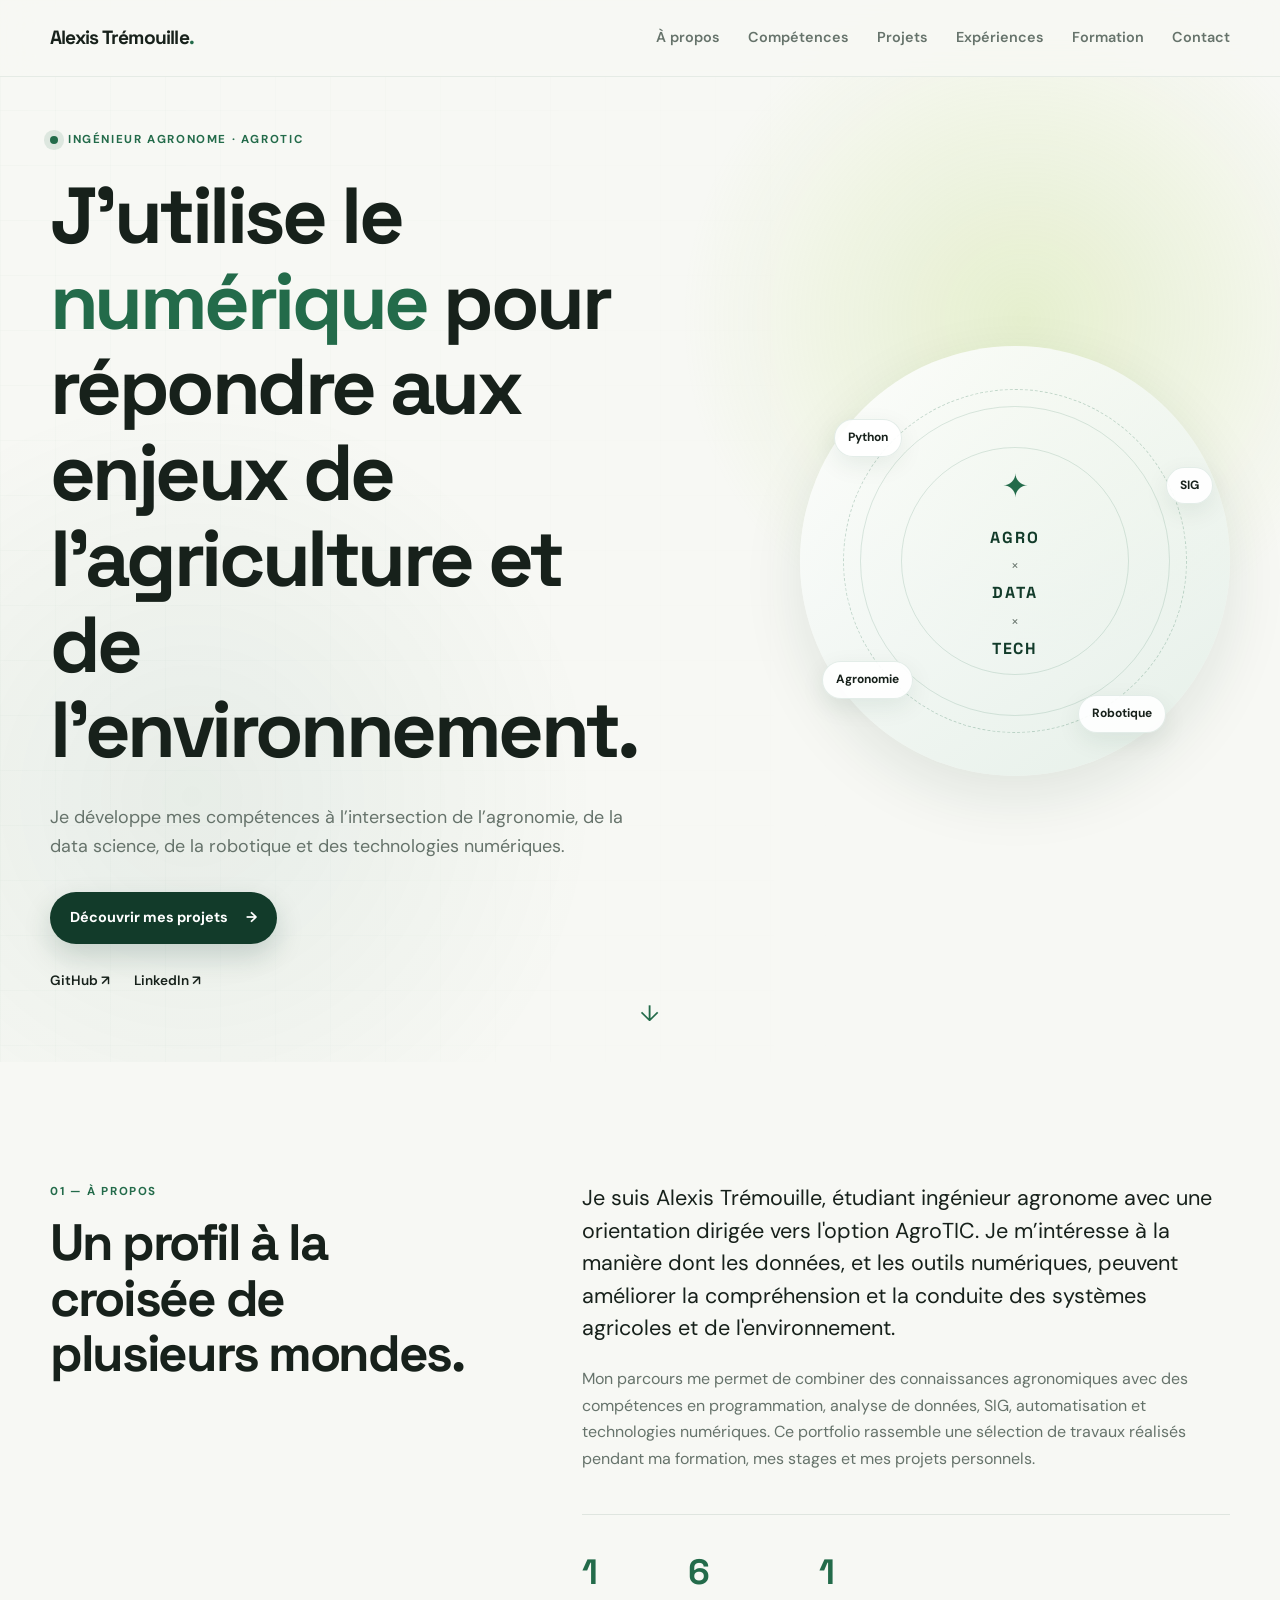
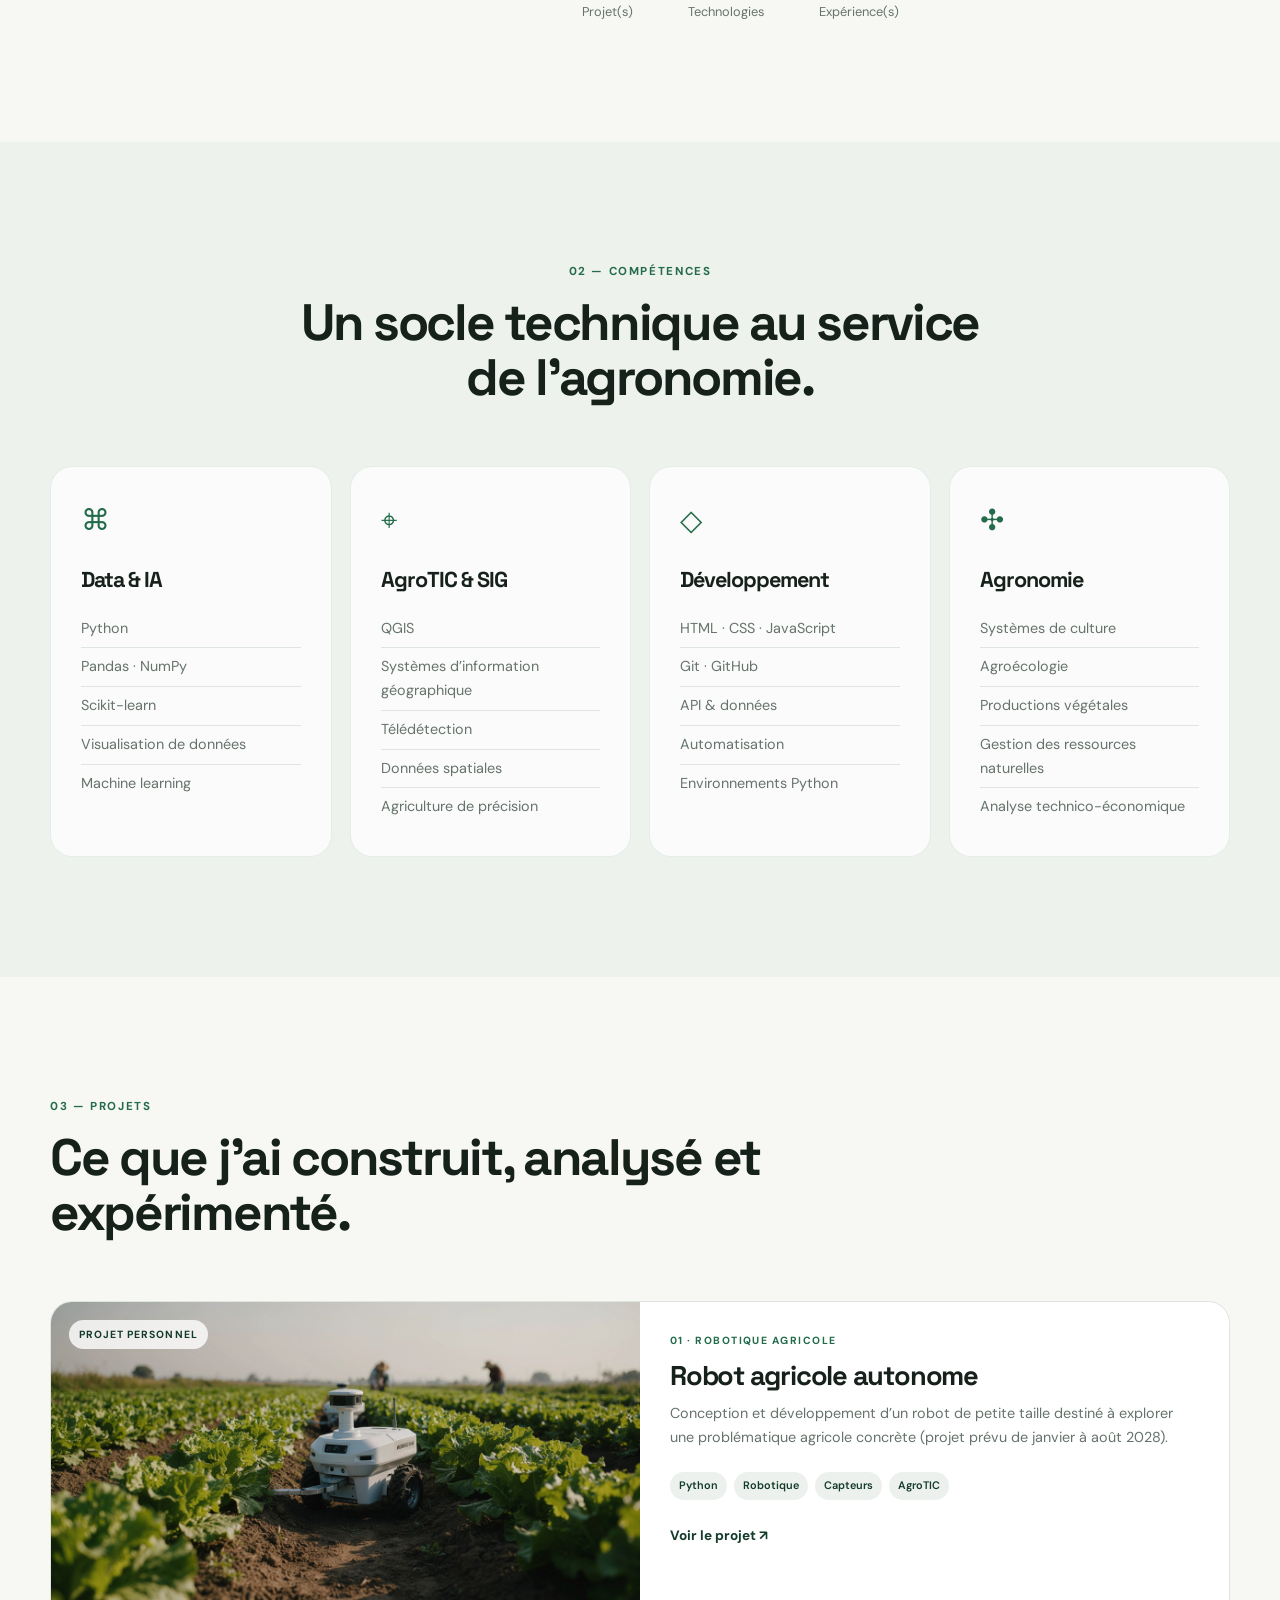
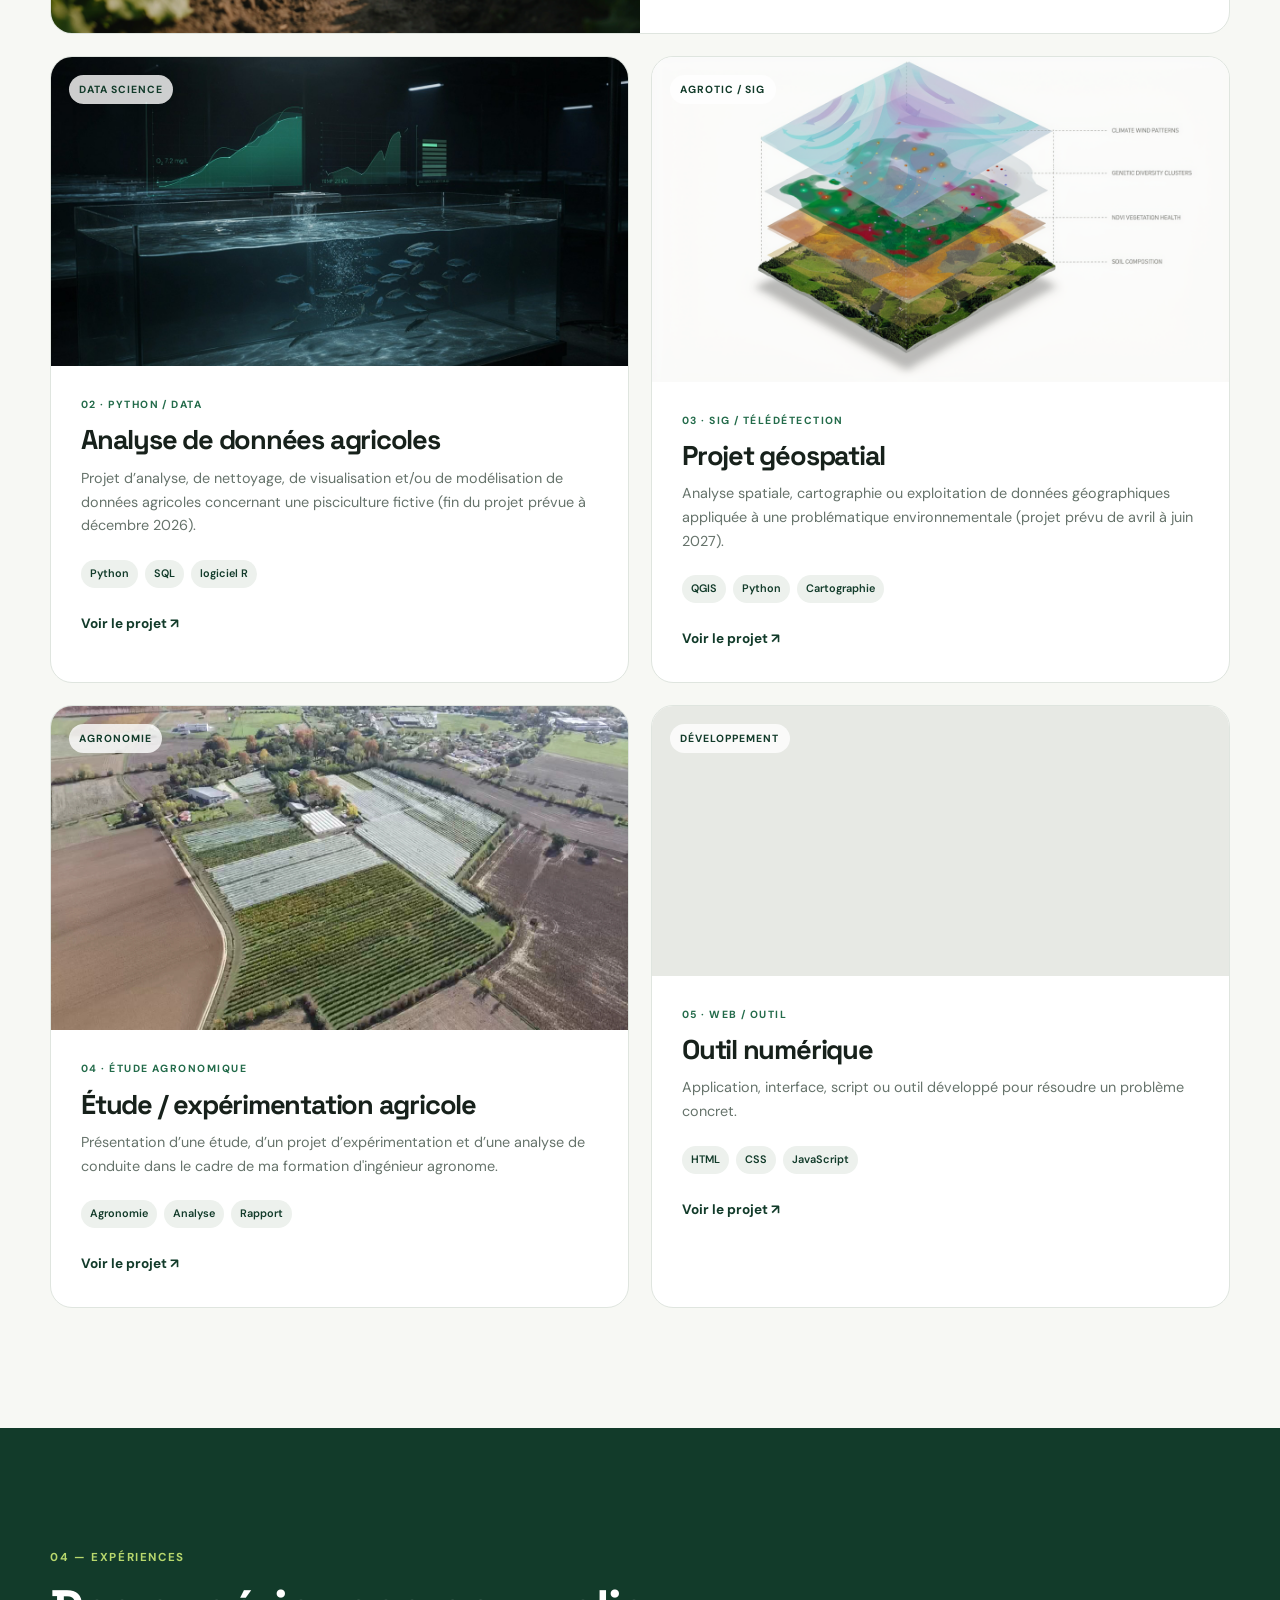
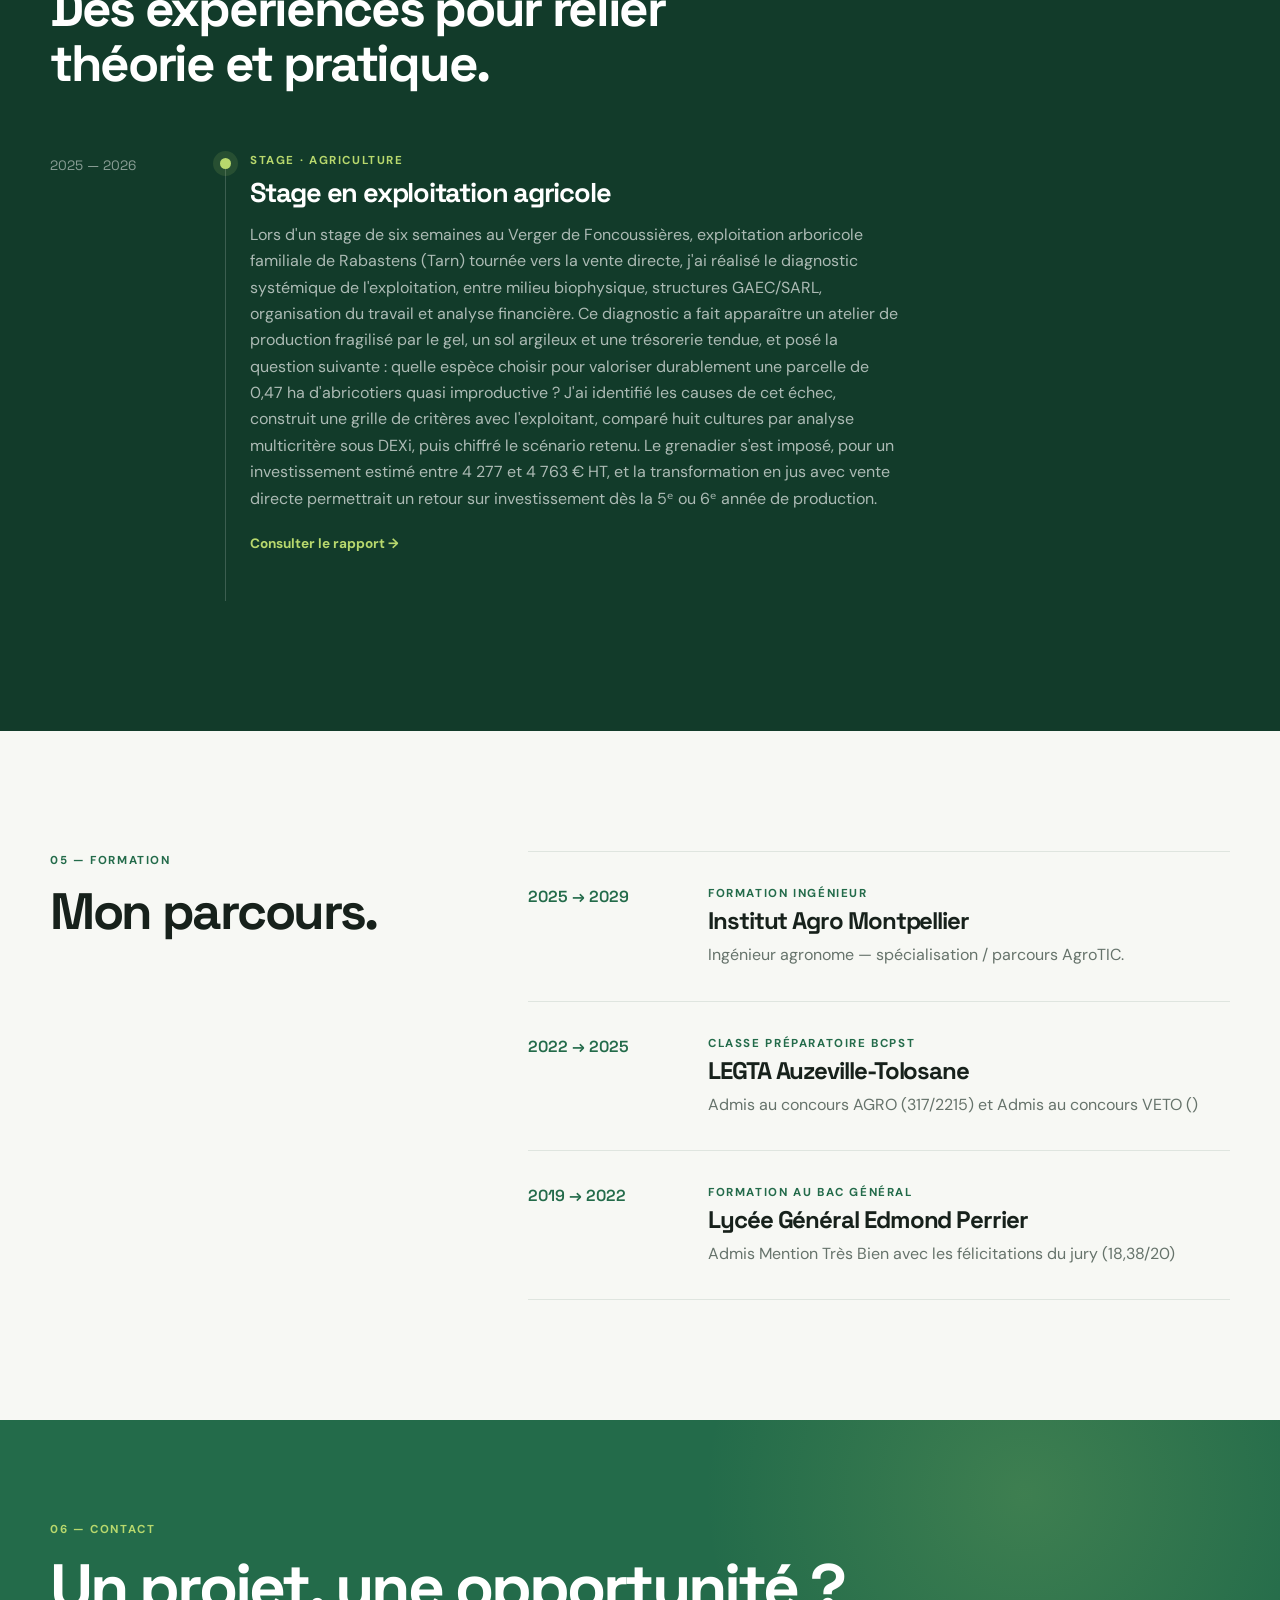
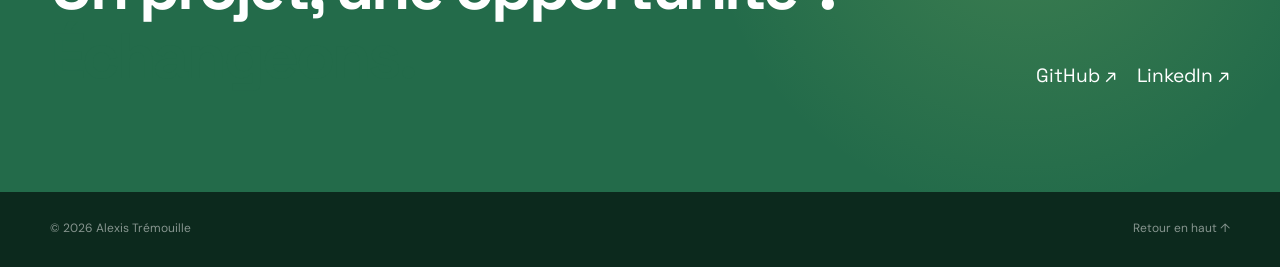
==== index.html @ 30e41220 "Add files via upload" ====
<!DOCTYPE html>
<html lang="fr">
<head>
  <meta charset="UTF-8">
  <meta name="viewport" content="width=device-width, initial-scale=1.0">
  <meta name="description" content="Portfolio professionnel d'Alexis Trémouille — Ingénieur agronome, AgroTIC, data et numérique agricole.">
  <meta name="author" content="Alexis Trémouille">
  <title>Alexis Trémouille — Portfolio</title>

  <!-- Police Google : aucune installation nécessaire -->
  <link rel="preconnect" href="https://fonts.googleapis.com">
  <link rel="preconnect" href="https://fonts.gstatic.com" crossorigin>
  <link href="https://fonts.googleapis.com/css2?family=DM+Sans:wght@400;500;600;700&family=Space+Grotesk:wght@500;600;700&display=swap" rel="stylesheet">

  <link rel="stylesheet" href="css/style.css">
</head>

<body id="top">
  <header class="site-header" id="top">
    <nav class="nav container" aria-label="Navigation principale">
      <a class="brand" href="#top">Alexis Trémouille<span>.</span></a>

      <button class="nav-toggle" aria-label="Ouvrir le menu" aria-expanded="false">
        <span></span><span></span><span></span>
      </button>

      <div class="nav-links">
        <a href="#about">À propos</a>
        <a href="#skills">Compétences</a>
        <a href="#projects">Projets</a>
        <a href="#experience">Expériences</a>
        <a href="#education">Formation</a>
        <a href="#contact">Contact</a>
      </div>
    </nav>
  </header>

  <main>
    <!-- ==================== HERO ==================== -->
    <section class="hero">
      <div class="hero-grid"></div>
      <div class="container hero-content">
        <div class="hero-copy">
          <p class="eyebrow"><span class="pulse"></span> INGÉNIEUR AGRONOME · AGROTIC</p>

          
          <h1>J’utilise le <span>numérique</span> pour répondre aux enjeux de l’agriculture et de l'environnement.</h1>

          
          <p class="hero-text">
            Je développe mes compétences à l’intersection de l’agronomie,
            de la data science, de la robotique et des technologies numériques.
          </p>

          <div class="hero-actions">
            <a class="btn btn-primary" href="#projects">Découvrir mes projets <span>→</span></a>
            
          </div>

          <div class="hero-links">
            <a href="https://github.com/Alexis-tech19" target="_blank" rel="noopener">GitHub ↗</a>
            <a href="https://www.linkedin.com/in/alexis-trémouille-14aa28441/" target="_blank" rel="noopener">LinkedIn ↗</a>
          </div>
        </div>

        <div class="hero-card">
          <div class="orbit orbit-one"></div>
          <div class="orbit orbit-two"></div>
          <div class="hero-card-center">
            <span class="hero-symbol">✦</span>
            <strong>AGRO</strong>
            <span>×</span>
            <strong>DATA</strong>
            <span>×</span>
            <strong>TECH</strong>
          </div>
          <div class="floating-tag tag-one">Python</div>
          <div class="floating-tag tag-two">SIG</div>
          <div class="floating-tag tag-three">Agronomie</div>
          <div class="floating-tag tag-four">Robotique</div>
        </div>
      </div>
      <a class="scroll-cue" href="#about" aria-label="Descendre">↓</a>
    </section>

    <!-- ==================== ABOUT ==================== -->
    <section class="section" id="about">
      <div class="container about-grid">
        <div class="section-heading">
          <p class="section-kicker">01 — À PROPOS</p>
          <h2>Un profil à la croisée de plusieurs mondes.</h2>
        </div>

        <div class="about-content">
          
          <p class="lead">
            Je suis Alexis Trémouille, étudiant ingénieur agronome avec une orientation dirigée
            vers l'option AgroTIC. Je m’intéresse à la manière dont les données, et les outils
            numériques, peuvent améliorer la compréhension et la conduite des systèmes agricoles et
            de l'environnement.
          </p>

          
          <p>
            Mon parcours me permet de combiner des connaissances agronomiques
            avec des compétences en programmation, analyse de données, SIG,
            automatisation et technologies numériques. Ce portfolio rassemble
            une sélection de travaux réalisés pendant ma formation, mes stages
            et mes projets personnels.
          </p>

          <div class="stats">
            <div class="stat">
              <strong>1</strong>
              <span>Projet(s)</span>
            </div>
            <div class="stat">
              <strong>6</strong>
              <span>Technologies</span>
            </div>
            <div class="stat">
              <strong>1</strong>
              <span>Expérience(s)</span>
            </div>
          </div>
        </div>
      </div>
    </section>

    <!-- ==================== SKILLS ==================== -->
    <section class="section section-alt" id="skills">
      <div class="container">
        <div class="section-heading centered">
          <p class="section-kicker">02 — COMPÉTENCES</p>
          <h2>Un socle technique au service de l’agronomie.</h2>
          <p></p>
        </div>

        <div class="skills-grid">
          <article class="skill-card">
            <div class="skill-icon">⌘</div>
            <h3>Data & IA</h3>
            <ul>
              <li>Python</li>
              <li>Pandas · NumPy</li>
              <li>Scikit-learn</li>
              <li>Visualisation de données</li>
              <li>Machine learning</li>
            </ul>
          </article>

          <article class="skill-card">
            <div class="skill-icon">⌖</div>
            <h3>AgroTIC & SIG</h3>
            <ul>
              <li>QGIS</li>
              <li>Systèmes d’information géographique</li>
              <li>Télédétection</li>
              <li>Données spatiales</li>
              <li>Agriculture de précision</li>
            </ul>
          </article>

          <article class="skill-card">
            <div class="skill-icon">◇</div>
            <h3>Développement</h3>
            <ul>
              <li>HTML · CSS · JavaScript</li>
              <li>Git · GitHub</li>
              <li>API & données</li>
              <li>Automatisation</li>
              <li>Environnements Python</li>
            </ul>
          </article>

          <article class="skill-card">
            <div class="skill-icon">✣</div>
            <h3>Agronomie</h3>
            <ul>
              <li>Systèmes de culture</li>
              <li>Agroécologie</li>
              <li>Productions végétales</li>
              <li>Gestion des ressources naturelles</li>
              <li>Analyse technico-économique</li>
            </ul>
          </article>
        </div>
      </div>
    </section>

    <!-- ==================== PROJECTS ==================== -->
    <section class="section" id="projects">
      <div class="container">
        <div class="section-heading">
          <p class="section-kicker">03 — PROJETS</p>
          <h2>Ce que j’ai construit, analysé et expérimenté.</h2>
          <p></p>
        </div>

        <div class="projects-grid">
          <!-- PROJET 1 -->
          <article class="project-card project-featured">
            <div class="project-image image-robot">
              <span>PROJET PERSONNEL</span>
              <img src="assets/images/robot.png" alt="Le petit robot" width="100%" loading="lazy">
            </div>
            <div class="project-body">
              <div class="project-meta">01 · ROBOTIQUE AGRICOLE</div>
              <h3>Robot agricole autonome</h3>
              <p>
                Conception et développement d’un robot de petite taille destiné
                à explorer une problématique agricole concrète (projet prévu de janvier à août 2028).
              </p>
              <div class="tags">
                <span>Python</span><span>Robotique</span><span>Capteurs</span><span>AgroTIC</span>
              </div>
              <a class="project-link" href="#" target="_blank" rel="noopener">Voir le projet <span>↗</span></a>
            </div>
          </article>

          <!-- PROJET 2 -->
          <article class="project-card">
            <div class="project-image image-data">
              <span>DATA SCIENCE</span>
              <img src="assets/images/pisciculture.jpg" alt="Pisciculture" width="100%" loading="lazy">
            </div>
            <div class="project-body">
              <div class="project-meta">02 · PYTHON / DATA</div>
              <h3>Analyse de données agricoles</h3>
              <p>
                Projet d’analyse, de nettoyage, de visualisation et/ou de
                modélisation de données agricoles concernant une pisciculture fictive (fin du projet prévue à décembre 2026).
              </p>
              <div class="tags">
                <span>Python</span><span>SQL</span><span>logiciel R</span>
              </div>
              <a class="project-link" href="#" target="_blank" rel="noopener">Voir le projet <span>↗</span></a>
            </div>
          </article>

          <!-- PROJET 3 -->
          <article class="project-card">
            <div class="project-image image-gis">
              <span>AGROTIC / SIG</span>
              <img src="assets/images/SIG.png" alt="Géospatial" width="100%" loading="lazy">
            </div>
            <div class="project-body">
              <div class="project-meta">03 · SIG / TÉLÉDÉTECTION</div>
              <h3>Projet géospatial</h3>
              <p>
                Analyse spatiale, cartographie ou exploitation de données
                géographiques appliquée à une problématique environnementale (projet prévu de avril à juin 2027).
              </p>
              <div class="tags">
                <span>QGIS</span><span>Python</span><span>Cartographie</span>
              </div>
              <a class="project-link" href="#" target="_blank" rel="noopener">Voir le projet <span>↗</span></a>
            </div>
          </article>

          <!-- PROJET 4 -->
          <article class="project-card">
            <div class="project-image image-agri">
              <span>AGRONOMIE</span>
              <img src="assets/images/vue-du-ciel.jpg" alt="Vue aérienne du Verger de Foncoussières à Rabastens" width="100%" loading="lazy">
            </div>
            <div class="project-body">
              <div class="project-meta">04 · ÉTUDE AGRONOMIQUE</div>
              <h3>Étude / expérimentation agricole</h3>
              <p>
                Présentation d’une étude, d’un projet d’expérimentation et
                d’une analyse de conduite dans le cadre de ma formation d'ingénieur agronome.
              </p>
              <div class="tags">
                <span>Agronomie</span><span>Analyse</span><span>Rapport</span>
              </div>
              <a class="project-link" href="assets/documents/rapport-foncoussieres.html" target="_blank" rel="noopener">Voir le projet <span>↗</span></a>
            </div>
          </article>

          <!-- PROJET 5 -->
          <article class="project-card">
            <div class="project-image image-web">
              <span>DÉVELOPPEMENT</span>
              <img src="assets/images/" alt="" width="100%" loading="lazy">
            </div>
            <div class="project-body">
              <div class="project-meta">05 · WEB / OUTIL</div>
              <h3>Outil numérique</h3>
              <p>
                Application, interface, script ou outil développé pour résoudre
                un problème concret.
              </p>
              <div class="tags">
                <span>HTML</span><span>CSS</span><span>JavaScript</span>
              </div>
              <a class="project-link" href="#" target="_blank" rel="noopener">Voir le projet <span>↗</span></a>
            </div>
          </article>

          <!-- PROJET 6 
          <article class="project-card">
            <div class="project-image image-other">
              <span>AUTRE PROJET</span>
              <div class="project-visual">+</div>
            </div>
            <div class="project-body">
              <div class="project-meta">06 · À COMPLÉTER</div>
              <h3>Prochain projet</h3>
              <p>
                Ajouter une autre réalisation pertinente au profil.
              </p>
              <div class="tags">
                <span>Compétence</span><span>Technologie</span>
              </div>
              <a class="project-link" href="#" target="_blank" rel="noopener">Voir le projet <span>↗</span></a>
            </div>
          </article>-->
        </div>
      </div>
    </section>

    <!-- ==================== EXPERIENCE ==================== -->
    <section class="section section-dark" id="experience">
      <div class="container">
        <div class="section-heading">
          <p class="section-kicker">04 — EXPÉRIENCES</p>
          <h2>Des expériences pour relier théorie et pratique.</h2>
        </div>

        <div class="timeline">
          <!-- EXPÉRIENCE 1 -->
          <article class="timeline-item">
            <div class="timeline-date">2025 — 2026</div>
            <div class="timeline-marker"></div>
            <div class="timeline-content">
              <p class="timeline-type">STAGE · AGRICULTURE</p>
              <h3>Stage en exploitation agricole</h3>
              <p>
                Lors d'un stage de six semaines au Verger de Foncoussières, exploitation arboricole familiale de Rabastens (Tarn) tournée vers la vente directe, j'ai réalisé le diagnostic systémique de l'exploitation, entre milieu biophysique, structures GAEC/SARL, organisation du travail et analyse financière. Ce diagnostic a fait apparaître un atelier de production fragilisé par le gel, un sol argileux et une trésorerie tendue, et posé la question suivante : quelle espèce choisir pour valoriser durablement une parcelle de 0,47 ha d'abricotiers quasi improductive ? J'ai identifié les causes de cet échec, construit une grille de critères avec l'exploitant, comparé huit cultures par analyse multicritère sous DEXi, puis chiffré le scénario retenu. Le grenadier s'est imposé, pour un investissement estimé entre 4 277 et 4 763 € HT, et la transformation en jus avec vente directe permettrait un retour sur investissement dès la 5ᵉ ou 6ᵉ année de production.
              </p>
              <a href="assets/documents/Rapport_1A_Tremouille_Alexis.pdf" target="_blank" rel="noopener" class="text-link">Consulter le rapport →</a>
            </div>
          </article>

          <!-- EXPÉRIENCE 2 
          <article class="timeline-item">
            <div class="timeline-date">20XX — 20XX</div>
            <div class="timeline-marker"></div>
            <div class="timeline-content">
              <p class="timeline-type">STAGE · À COMPLÉTER</p>
              <h3>Nom de l’expérience</h3>
              <p>
                Contexte, responsabilités, les outils
                utilisés et les principaux enseignements.
              </p>
              <a href="#" class="text-link">En savoir plus →</a>
            </div>
          </article>-->
        </div>
      </div>
    </section>

    <!-- ==================== EDUCATION ==================== -->
    <section class="section" id="education">
      <div class="container education-grid">
        <div class="section-heading">
          <p class="section-kicker">05 — FORMATION</p>
          <h2>Mon parcours.</h2>
        </div>

        <div class="education-list">
          <article class="education-item">
            <div class="education-year">2025 → 2029</div>
            <div>
              <p class="education-type">FORMATION INGÉNIEUR</p>
              <h3>Institut Agro Montpellier</h3>
              <p>
                Ingénieur agronome — spécialisation / parcours AgroTIC.
              </p>
            </div>
          </article>

          <article class="education-item">
            <div class="education-year">2022 → 2025</div>
            <div>
              <p class="education-type">CLASSE PRÉPARATOIRE BCPST</p>
              <h3>LEGTA Auzeville-Tolosane</h3>
              <p>Admis au concours AGRO (317/2215) et Admis au concours VETO () </p>
            </div>
          </article>

          <article class="education-item">
            <div class="education-year">2019 → 2022</div>
            <div>
              <p class="education-type">FORMATION AU BAC GÉNÉRAL</p>
              <h3>Lycée Général Edmond Perrier</h3>
              <p>Admis Mention Très Bien avec les félicitations du jury (18,38/20)  </p>
            </div>
          </article>
        </div>
      </div>
    </section>

    <!-- ==================== CONTACT ==================== -->
    <section class="contact-section" id="contact">
      <div class="container contact-inner">
        <div>
          <p class="section-kicker">06 — CONTACT</p>
          <h2>Un projet, une opportunité ?<br><span>Échangeons.</span></h2>
        </div>

        <div class="contact-socials">
          <a class="contact-socials-bas" href="https://github.com/Alexis-tech19/" target="_blank" rel="noopener">GitHub ↗</a>
          <a class="contact-socials-bas" href="https://www.linkedin.com/in/alexis-trémouille-14aa28441/" target="_blank" rel="noopener">LinkedIn ↗</a>
        </div>
      </div>
    </section>
  </main>

  <footer class="footer">
    <div class="container footer-inner">
      <span>© <span id="year"></span> Alexis Trémouille</span>
      <a href="#top">Retour en haut ↑</a>
    </div>
  </footer>

  <script src="js/script.js"></script>
</body>
</html>
---- css/style.css ----
:root {
  --ink: #17211b;
  --muted: #66736b;
  --paper: #f7f8f4;
  --white: #ffffff;
  --green: #236b4a;
  --green-dark: #123b2a;
  --green-soft: #dcebe2;
  --lime: #b8d86d;
  --line: #dfe5df;
  --shadow: 0 20px 60px rgba(18, 59, 42, .10);
  --radius: 22px;
  --max: 1180px;
}

* { box-sizing: border-box; margin: 0; padding: 0; }

html { scroll-behavior: smooth; }

body {
  font-family: "DM Sans", sans-serif;
  color: var(--ink);
  background: var(--paper);
  line-height: 1.65;
  overflow-x: hidden;
}

a { color: inherit; text-decoration: none; }

.container {
  width: min(calc(100% - 48px), var(--max));
  margin-inline: auto;
}

.site-header {
  position: fixed;
  z-index: 1000;
  top: 0;
  width: 100%;
  background: rgba(247, 248, 244, .84);
  backdrop-filter: blur(16px);
  border-bottom: 1px solid rgba(223, 229, 223, .7);
}

.nav {
  min-height: 76px;
  display: flex;
  align-items: center;
  justify-content: space-between;
}

.brand {
  font-family: "Space Grotesk", sans-serif;
  font-size: 1.2rem;
  font-weight: 700;
  letter-spacing: -.04em;
}

.brand span { color: var(--green); }

.nav-links {
  display: flex;
  gap: 28px;
  align-items: center;
}

.nav-links a {
  color: var(--muted);
  font-size: .9rem;
  font-weight: 600;
  transition: color .2s ease;
}

.nav-links a:hover { color: var(--green); }

.nav-toggle {
  display: none;
  border: 0;
  background: transparent;
  cursor: pointer;
}

.nav-toggle span {
  display: block;
  width: 24px;
  height: 2px;
  margin: 5px;
  background: var(--ink);
}

.hero {
  min-height: 100vh;
  position: relative;
  display: grid;
  align-items: center;
  overflow: hidden;
  padding: 130px 0 70px;
  background:
    radial-gradient(circle at 80% 30%, rgba(184,216,109,.28), transparent 27%),
    radial-gradient(circle at 15% 75%, rgba(35,107,74,.08), transparent 30%),
    var(--paper);
}

.hero-grid {
  position: absolute;
  inset: 0;
  opacity: .28;
  background-image:
    linear-gradient(rgba(35,107,74,.07) 1px, transparent 1px),
    linear-gradient(90deg, rgba(35,107,74,.07) 1px, transparent 1px);
  background-size: 55px 55px;
  mask-image: linear-gradient(to right, black, transparent 75%);
}

.hero-content {
  position: relative;
  display: grid;
  grid-template-columns: 1.1fr .9fr;
  gap: 80px;
  align-items: center;
}

.hero-copy { position: relative; z-index: 2; }

.eyebrow, .section-kicker, .project-meta, .timeline-type, .education-type {
  color: var(--green);
  font-size: .72rem;
  font-weight: 700;
  letter-spacing: .14em;
}

.eyebrow {
  display: flex;
  gap: 10px;
  align-items: center;
  margin-bottom: 24px;
}

.pulse {
  width: 8px;
  height: 8px;
  border-radius: 50%;
  background: var(--green);
  box-shadow: 0 0 0 6px rgba(35,107,74,.12);
}

h1, h2, h3 {
  font-family: "Space Grotesk", sans-serif;
  line-height: 1.08;
  letter-spacing: -.045em;
}

h1 {
  max-width: 760px;
  font-size: clamp(3.2rem, 6.2vw, 6.3rem);
}

h1 span, .contact-section h2 span { color: var(--green); }

.hero-text {
  max-width: 640px;
  margin: 30px 0;
  color: var(--muted);
  font-size: 1.12rem;
}

.hero-actions {
  display: flex;
  flex-wrap: wrap;
  gap: 12px;
}

.btn {
  display: inline-flex;
  gap: 18px;
  align-items: center;
  justify-content: center;
  min-height: 52px;
  padding: 0 20px;
  border-radius: 999px;
  font-weight: 700;
  font-size: .9rem;
  transition: transform .2s ease, box-shadow .2s ease, background .2s ease;
}

.btn:hover { transform: translateY(-2px); }

.btn-primary {
  color: var(--white);
  background: var(--green-dark);
  box-shadow: 0 12px 28px rgba(18,59,42,.18);
}

.btn-secondary {
  border: 1px solid var(--line);
  background: rgba(255,255,255,.65);
}

.hero-links {
  display: flex;
  gap: 24px;
  margin-top: 26px;
  font-size: .85rem;
  font-weight: 600;
}

.hero-links a:hover, .text-link:hover, .project-link:hover { color: var(--green); }

.hero-card {
  position: relative;
  width: min(430px, 100%);
  aspect-ratio: 1;
  justify-self: end;
  display: grid;
  place-items: center;
  border-radius: 50%;
  background: linear-gradient(145deg, rgba(255,255,255,.9), rgba(220,235,226,.65));
  box-shadow: var(--shadow);
}

.hero-card::before {
  content: "";
  position: absolute;
  inset: 10%;
  border-radius: 50%;
  border: 1px dashed rgba(35,107,74,.25);
}

.orbit {
  position: absolute;
  border: 1px solid rgba(35,107,74,.15);
  border-radius: 50%;
}

.orbit-one { width: 72%; height: 72%; }
.orbit-two { width: 53%; height: 53%; }

.hero-card-center {
  display: flex;
  flex-direction: column;
  align-items: center;
  gap: 4px;
  font-family: "Space Grotesk", sans-serif;
  color: var(--green-dark);
}

.hero-card-center span { font-size: .8rem; color: var(--muted); }
.hero-card-center .hero-symbol { font-size: 2rem; color: var(--green); margin-bottom: 8px; }
.hero-card-center strong { letter-spacing: .12em; }

.floating-tag {
  position: absolute;
  padding: 8px 13px;
  border: 1px solid rgba(35,107,74,.12);
  border-radius: 999px;
  background: rgba(255,255,255,.9);
  box-shadow: 0 8px 25px rgba(18,59,42,.08);
  font-size: .75rem;
  font-weight: 700;
}

.tag-one { top: 17%; left: 8%; }
.tag-two { top: 28%; right: 4%; }
.tag-three { bottom: 18%; left: 5%; }
.tag-four { bottom: 10%; right: 15%; }

.scroll-cue {
  position: absolute;
  bottom: 30px;
  left: 50%;
  color: var(--green);
  font-size: 1.4rem;
}

.section { padding: 120px 0; }

.section-alt { background: #eef2ed; }

.section-heading { max-width: 720px; margin-bottom: 60px; }
.section-heading.centered { margin-inline: auto; text-align: center; }
.section-heading h2 {
  margin-top: 14px;
  font-size: clamp(2.3rem, 4vw, 4rem);
}
.section-heading > p:last-child { margin-top: 18px; color: var(--muted); }

.about-grid {
  display: grid;
  grid-template-columns: .8fr 1.2fr;
  gap: 100px;
}

.about-content > p { color: var(--muted); }
.about-content .lead {
  color: var(--ink);
  font-size: 1.35rem;
  line-height: 1.5;
  margin-bottom: 22px;
}

.stats {
  display: flex;
  gap: 55px;
  margin-top: 42px;
  padding-top: 28px;
  border-top: 1px solid var(--line);
}

.stat { display: flex; flex-direction: column; }
.stat strong { font-family: "Space Grotesk"; font-size: 2.2rem; color: var(--green); }
.stat span { color: var(--muted); font-size: .8rem; }

.skills-grid {
  display: grid;
  grid-template-columns: repeat(4, 1fr);
  gap: 18px;
}

.skill-card {
  padding: 30px;
  border: 1px solid rgba(35,107,74,.10);
  border-radius: var(--radius);
  background: rgba(255,255,255,.7);
  transition: transform .25s ease, box-shadow .25s ease;
}

.skill-card:hover { transform: translateY(-5px); box-shadow: var(--shadow); }
.skill-icon { font-size: 1.8rem; color: var(--green); margin-bottom: 24px; }
.skill-card h3 { font-size: 1.35rem; margin-bottom: 18px; }
.skill-card ul { list-style: none; color: var(--muted); font-size: .9rem; }
.skill-card li { padding: 7px 0; border-bottom: 1px solid var(--line); }
.skill-card li:last-child { border-bottom: 0; }

.projects-grid {
  display: grid;
  grid-template-columns: repeat(2, 1fr);
  gap: 22px;
}

.project-card {
  overflow: hidden;
  border: 1px solid var(--line);
  border-radius: var(--radius);
  background: var(--white);
  transition: transform .25s ease, box-shadow .25s ease;
}

.project-card:hover { transform: translateY(-6px); box-shadow: var(--shadow); }
.project-featured { grid-column: span 2; display: grid; grid-template-columns: 1fr 1fr; }

.project-image {
  min-height: 270px;
  position: relative;
  overflow: hidden;
  display: grid;
  place-items: center;
  background: var(--green-soft);
}

.project-image > span {
  position: absolute;
  top: 18px;
  left: 18px;
  padding: 6px 10px;
  border-radius: 999px;
  background: rgba(255,255,255,.8);
  color: var(--green-dark);
  font-size: .65rem;
  font-weight: 700;
  letter-spacing: .1em;
}

.project-visual {
  font-family: "Space Grotesk", sans-serif;
  font-size: 6rem;
  color: var(--green-dark);
  opacity: .85;
}

.image-data { background: #e7edf2; }
.image-gis { background: #e9eee3; }
.image-agri { background: #e8e8da; }
.image-web { background: #e7e9e4; }
.image-other { background: #e9e5dc; }

.project-body { padding: 30px; }
.project-meta { font-size: .65rem; margin-bottom: 12px; }
.project-body h3 { font-size: 1.7rem; margin-bottom: 12px; }
.project-body p { color: var(--muted); font-size: .9rem; }

.tags { display: flex; flex-wrap: wrap; gap: 7px; margin: 22px 0; }
.tags span {
  padding: 5px 9px;
  border-radius: 999px;
  background: #edf1ed;
  color: var(--green-dark);
  font-size: .68rem;
  font-weight: 600;
}

.project-link, .text-link {
  color: var(--green-dark);
  font-size: .85rem;
  font-weight: 700;
}

.section-dark {
  color: var(--white);
  background: var(--green-dark);
}

.section-dark .section-kicker { color: var(--lime); }
.section-dark .section-heading > p:last-child { color: rgba(255,255,255,.65); }

.timeline { position: relative; max-width: 950px; }
.timeline::before {
  content: "";
  position: absolute;
  left: 175px;
  top: 10px;
  bottom: 10px;
  width: 1px;
  background: rgba(255,255,255,.18);
}

.timeline-item {
  position: relative;
  display: grid;
  grid-template-columns: 150px 50px 1fr;
  min-height: 220px;
}

.timeline-date {
  padding-top: 4px;
  color: rgba(255,255,255,.5);
  font-family: "Space Grotesk";
  font-size: .85rem;
}

.timeline-marker {
  width: 11px;
  height: 11px;
  margin: 7px auto 0;
  border-radius: 50%;
  background: var(--lime);
  box-shadow: 0 0 0 7px rgba(184,216,109,.12);
}

.timeline-content { padding-bottom: 55px; }
.timeline-type { color: var(--lime); }
.timeline-content h3 { margin: 8px 0 14px; font-size: 1.7rem; }
.timeline-content > p:not(.timeline-type) { max-width: 650px; color: rgba(255,255,255,.65); margin-bottom: 18px; }
.section-dark .text-link { color: var(--lime); }

.education-grid { display: grid; grid-template-columns: .7fr 1.3fr; gap: 100px; }
.education-list { border-top: 1px solid var(--line); }
.education-item {
  display: grid;
  grid-template-columns: 150px 1fr;
  gap: 30px;
  padding: 32px 0;
  border-bottom: 1px solid var(--line);
}
.education-year { color: var(--green); font-family: "Space Grotesk"; font-weight: 600; }
.education-item h3 { font-size: 1.5rem; margin: 5px 0 8px; }
.education-item p:last-child { color: var(--muted); }

.contact-section {
  padding: 100px 0;
  color: var(--white);
  background:
    radial-gradient(circle at 80% 20%, rgba(184,216,109,.18), transparent 30%),
    var(--green);
}

.contact-inner {
  display: flex;
  align-items: end;
  justify-content: space-between;
  gap: 50px;
}
.contact-section .section-kicker { color: var(--lime); }
.contact-section h2 { margin-top: 14px; font-size: clamp(2.8rem, 5vw, 5rem); }
.contact-socials-bas { font-family: "Space Grotesk"; font-size: 1.2rem; }
.contact-socials { display: flex; gap: 20px; margin-top: 25px; font-size: .85rem; }
.contact-socials a:hover { color: var(--lime); }

.footer { background: #0c291d; color: rgba(255,255,255,.5); font-size: .75rem; }
.footer-inner { min-height: 75px; display: flex; justify-content: space-between; align-items: center; }
.footer a:hover { color: var(--white); }

@media (max-width: 950px) {
  .hero-content { grid-template-columns: 1fr; }
  .hero-card { justify-self: start; width: min(360px, 80vw); }
  .skills-grid { grid-template-columns: repeat(2, 1fr); }
  .about-grid, .education-grid { grid-template-columns: 1fr; gap: 45px; }
}

@media (max-width: 760px) {
  .container { width: min(calc(100% - 32px), var(--max)); }
  .nav-toggle { display: block; }
  .nav-links {
    display: none;
    position: absolute;
    top: 76px;
    left: 16px;
    right: 16px;
    padding: 18px;
    flex-direction: column;
    align-items: stretch;
    border: 1px solid var(--line);
    border-radius: 18px;
    background: rgba(255,255,255,.96);
    box-shadow: var(--shadow);
  }
  .nav-links.open { display: flex; }
  .nav-links a { padding: 8px 4px; }
  .hero { padding-top: 120px; }
  h1 { font-size: clamp(2.8rem, 13vw, 4.5rem); }
  .section { padding: 80px 0; }
  .section-heading { margin-bottom: 40px; }
  .skills-grid, .projects-grid { grid-template-columns: 1fr; }
  .project-featured { grid-column: auto; display: block; }
  .project-image { min-height: 220px; }
  .stats { gap: 25px; }
  .timeline::before { left: 5px; }
  .timeline-item { grid-template-columns: 25px 1fr; }
  .timeline-date { grid-column: 2; grid-row: 1; padding-bottom: 8px; }
  .timeline-marker { grid-column: 1; grid-row: 1 / span 2; margin-left: 0; }
  .timeline-content { grid-column: 2; }
  .education-item { grid-template-columns: 1fr; gap: 8px; }
  .contact-inner { align-items: start; flex-direction: column; }
}

@media (prefers-reduced-motion: reduce) {
  html { scroll-behavior: auto; }
  *, *::before, *::after { transition: none !important; animation: none !important; }
}
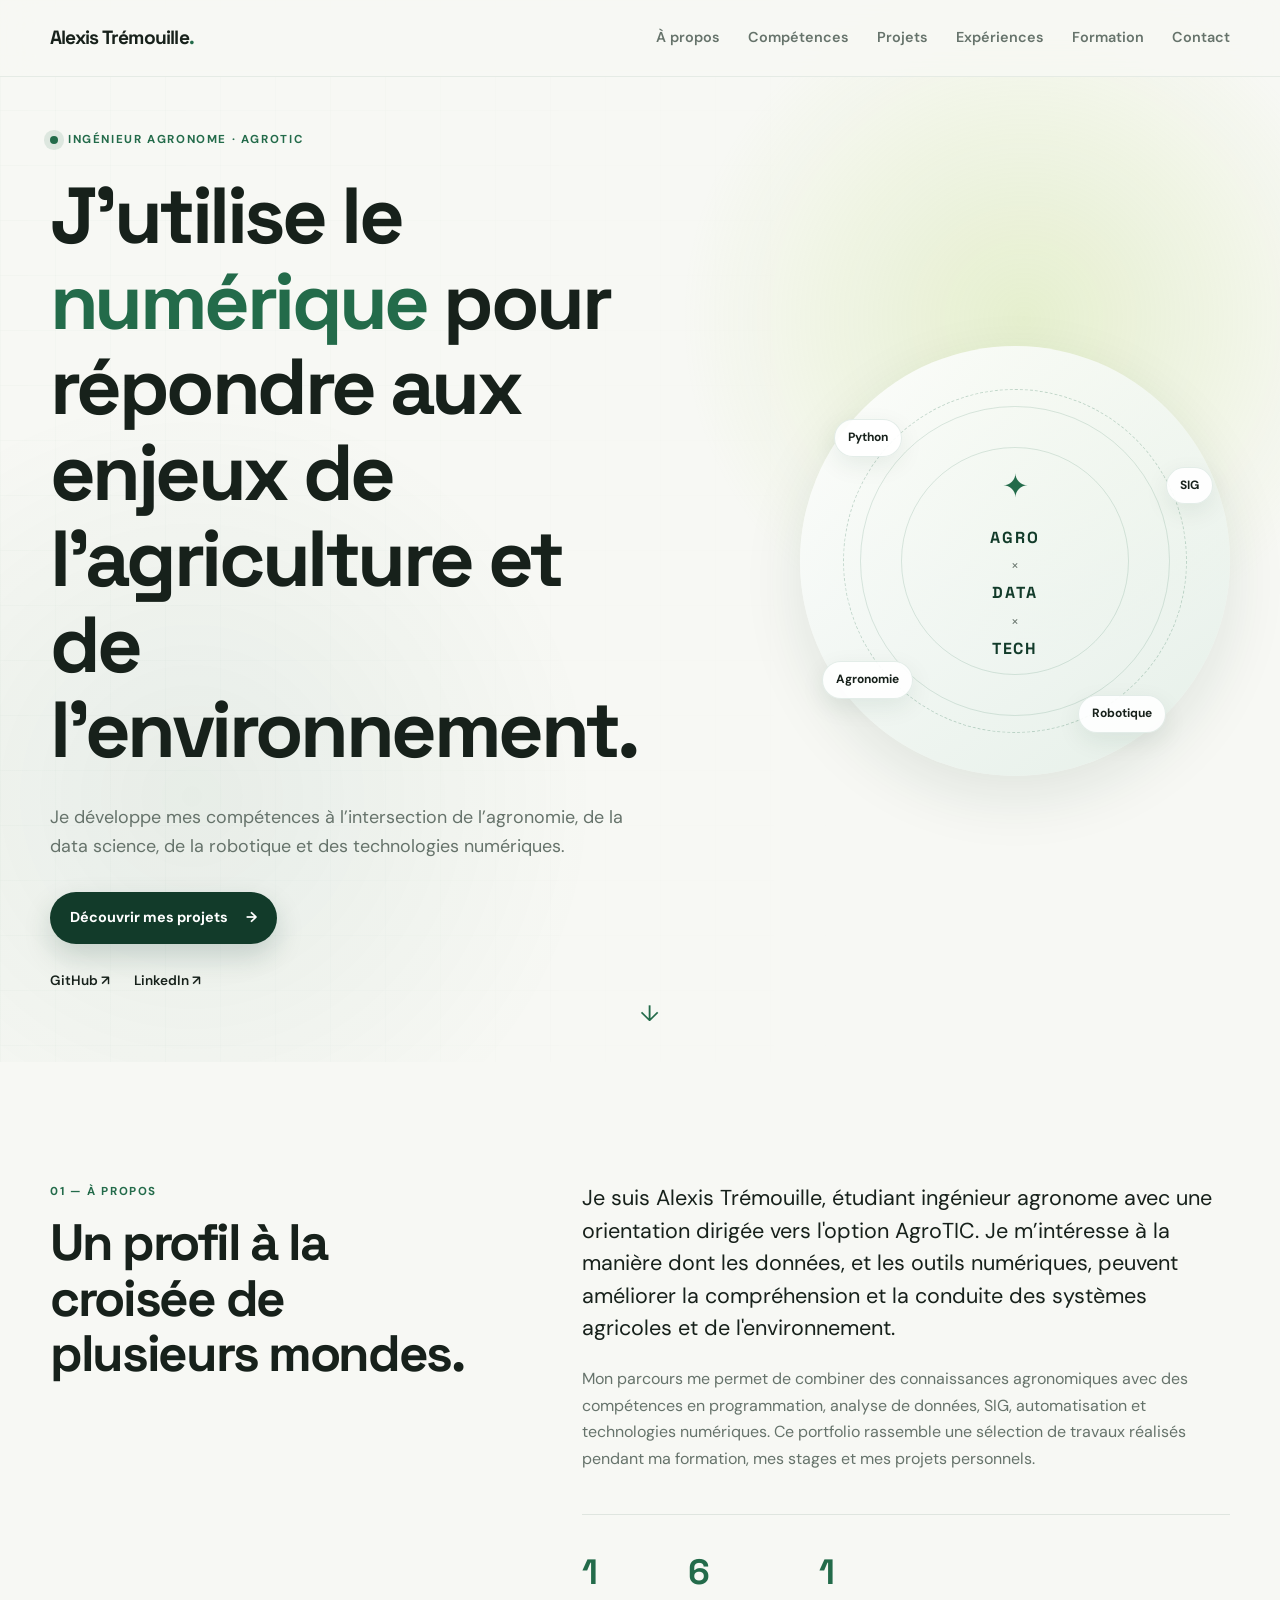
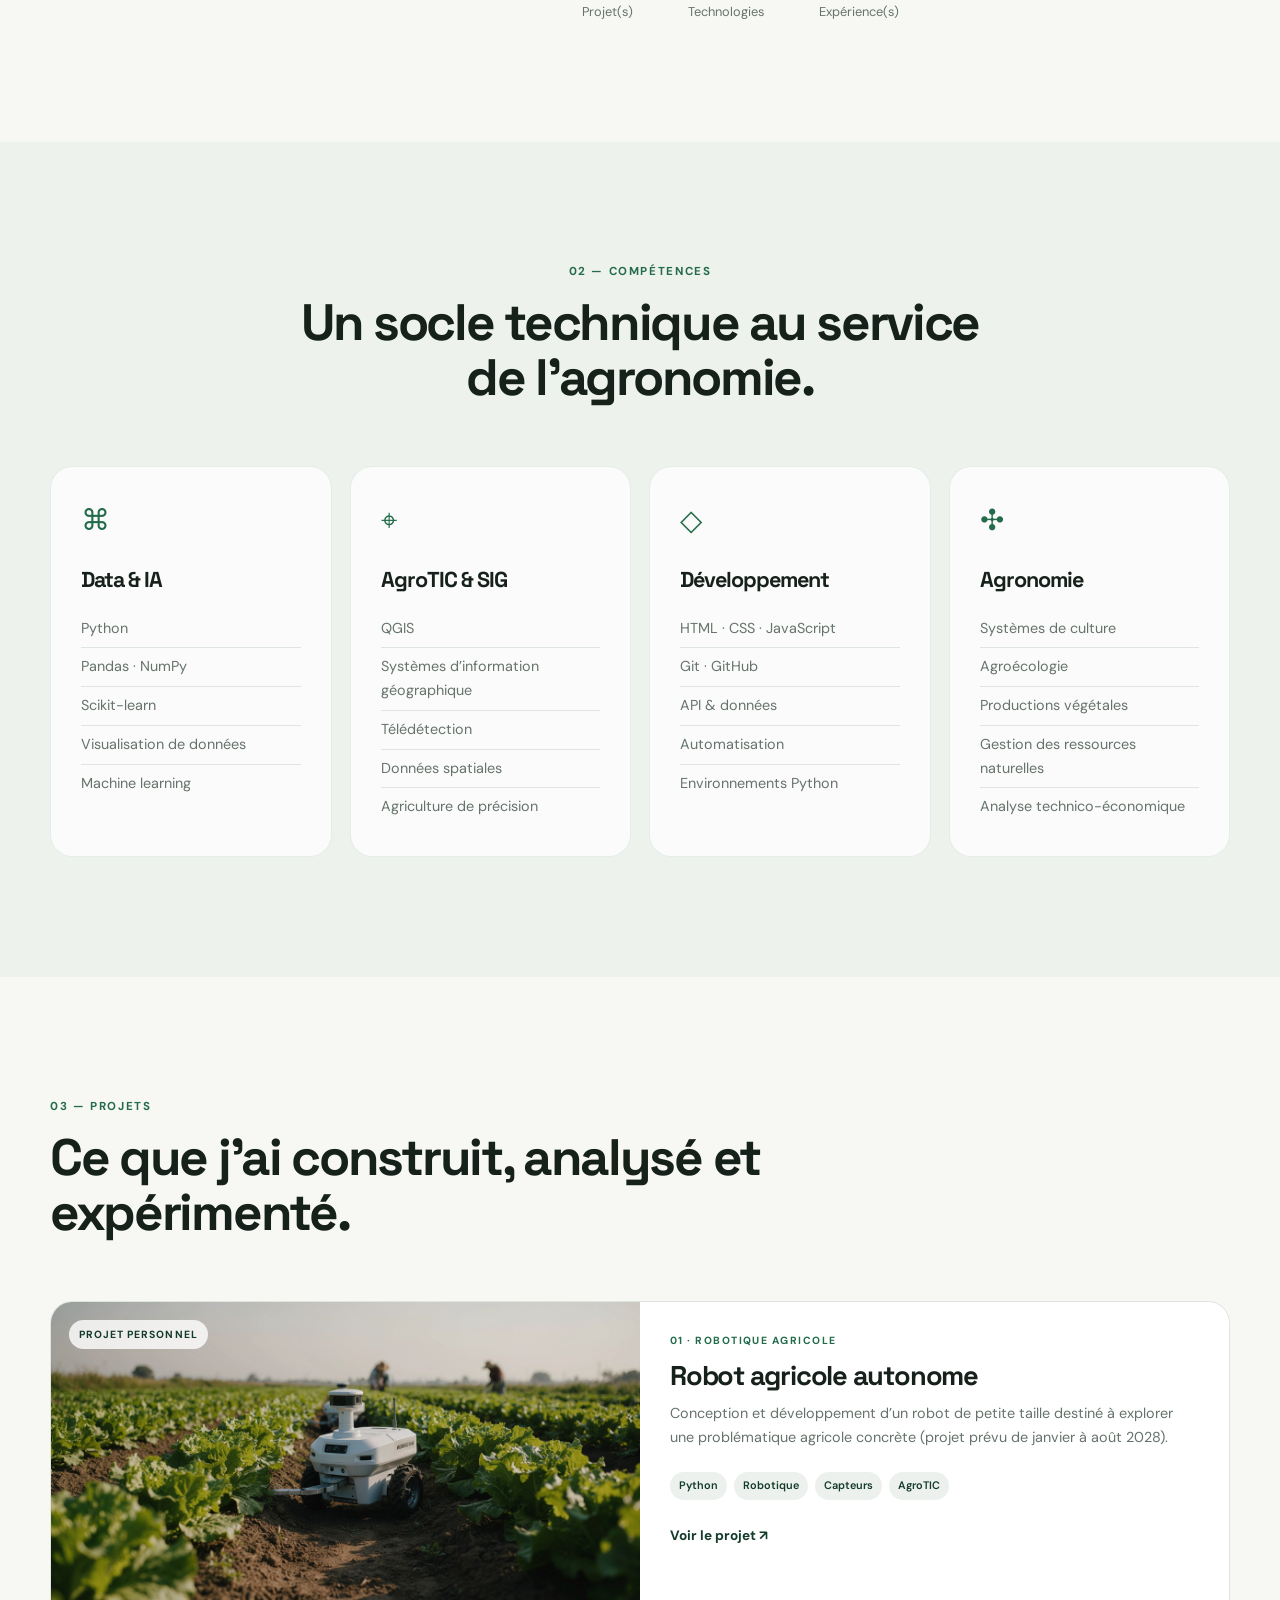
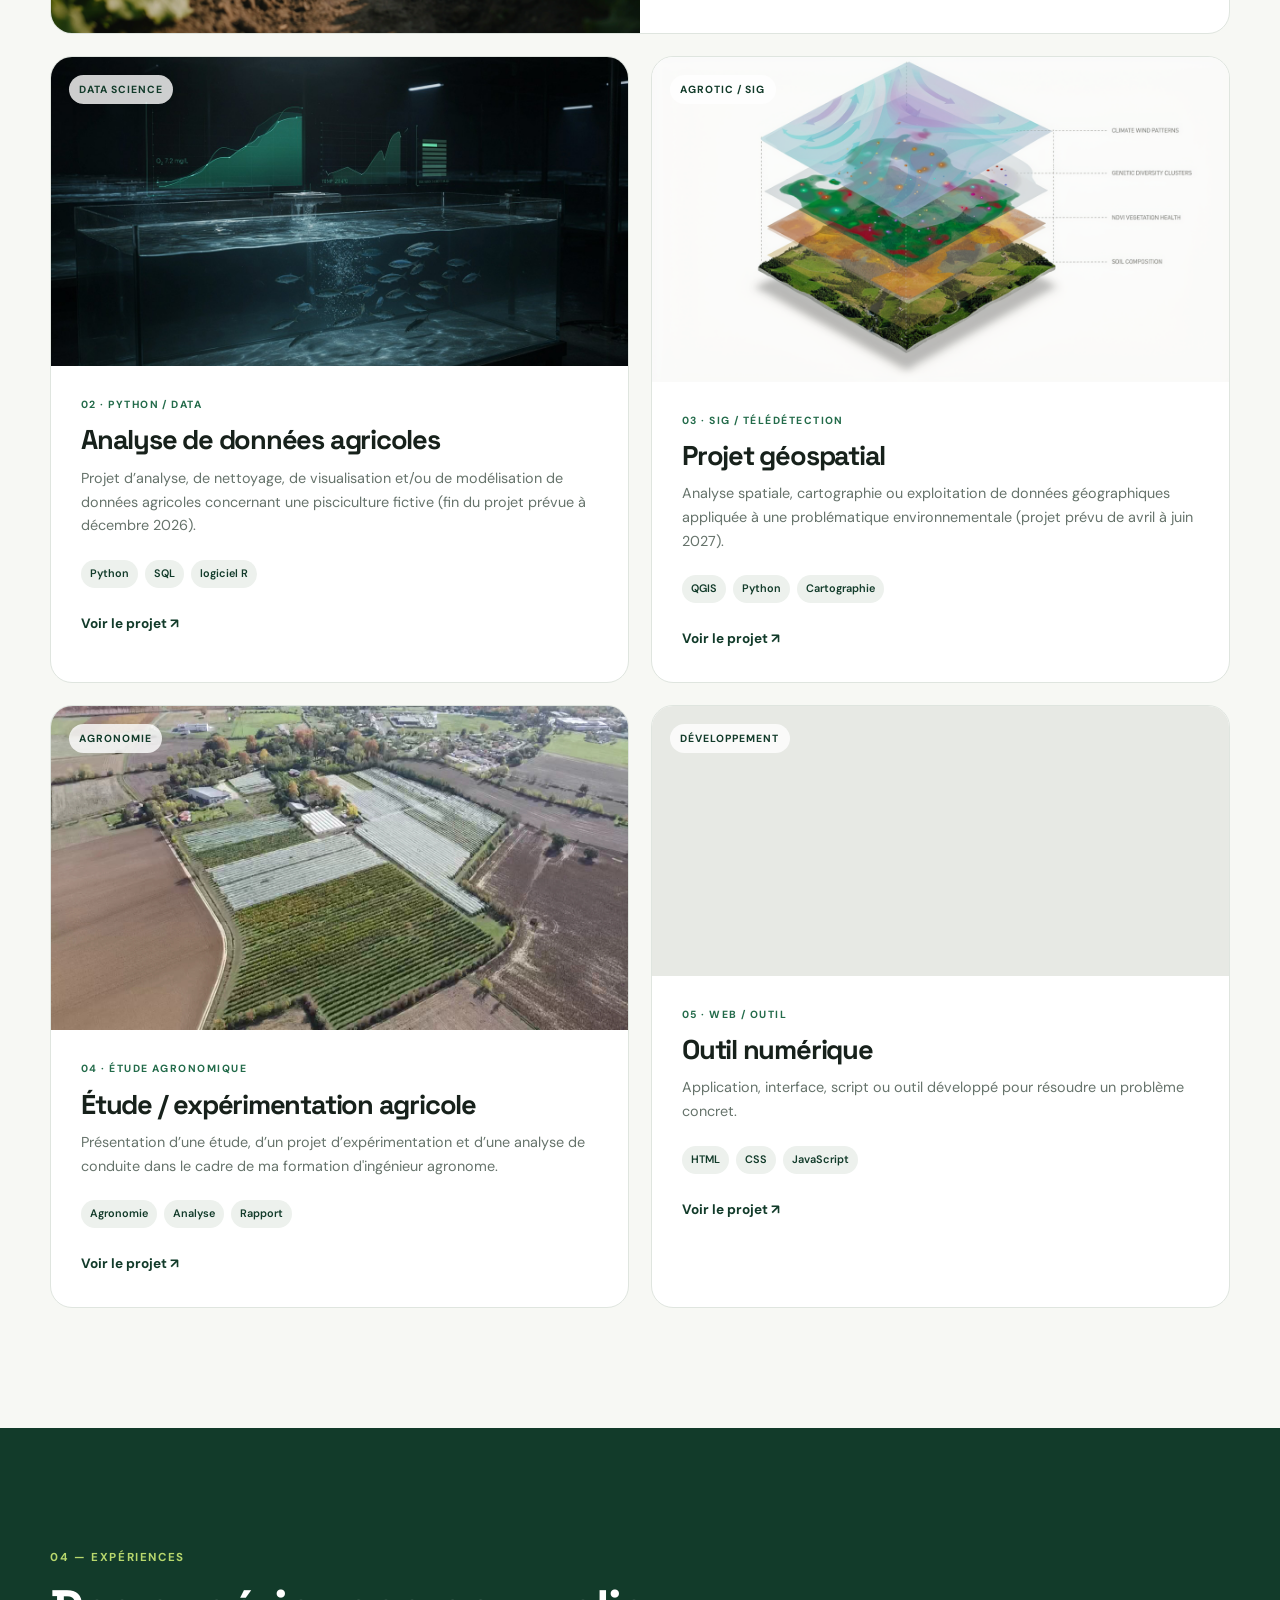
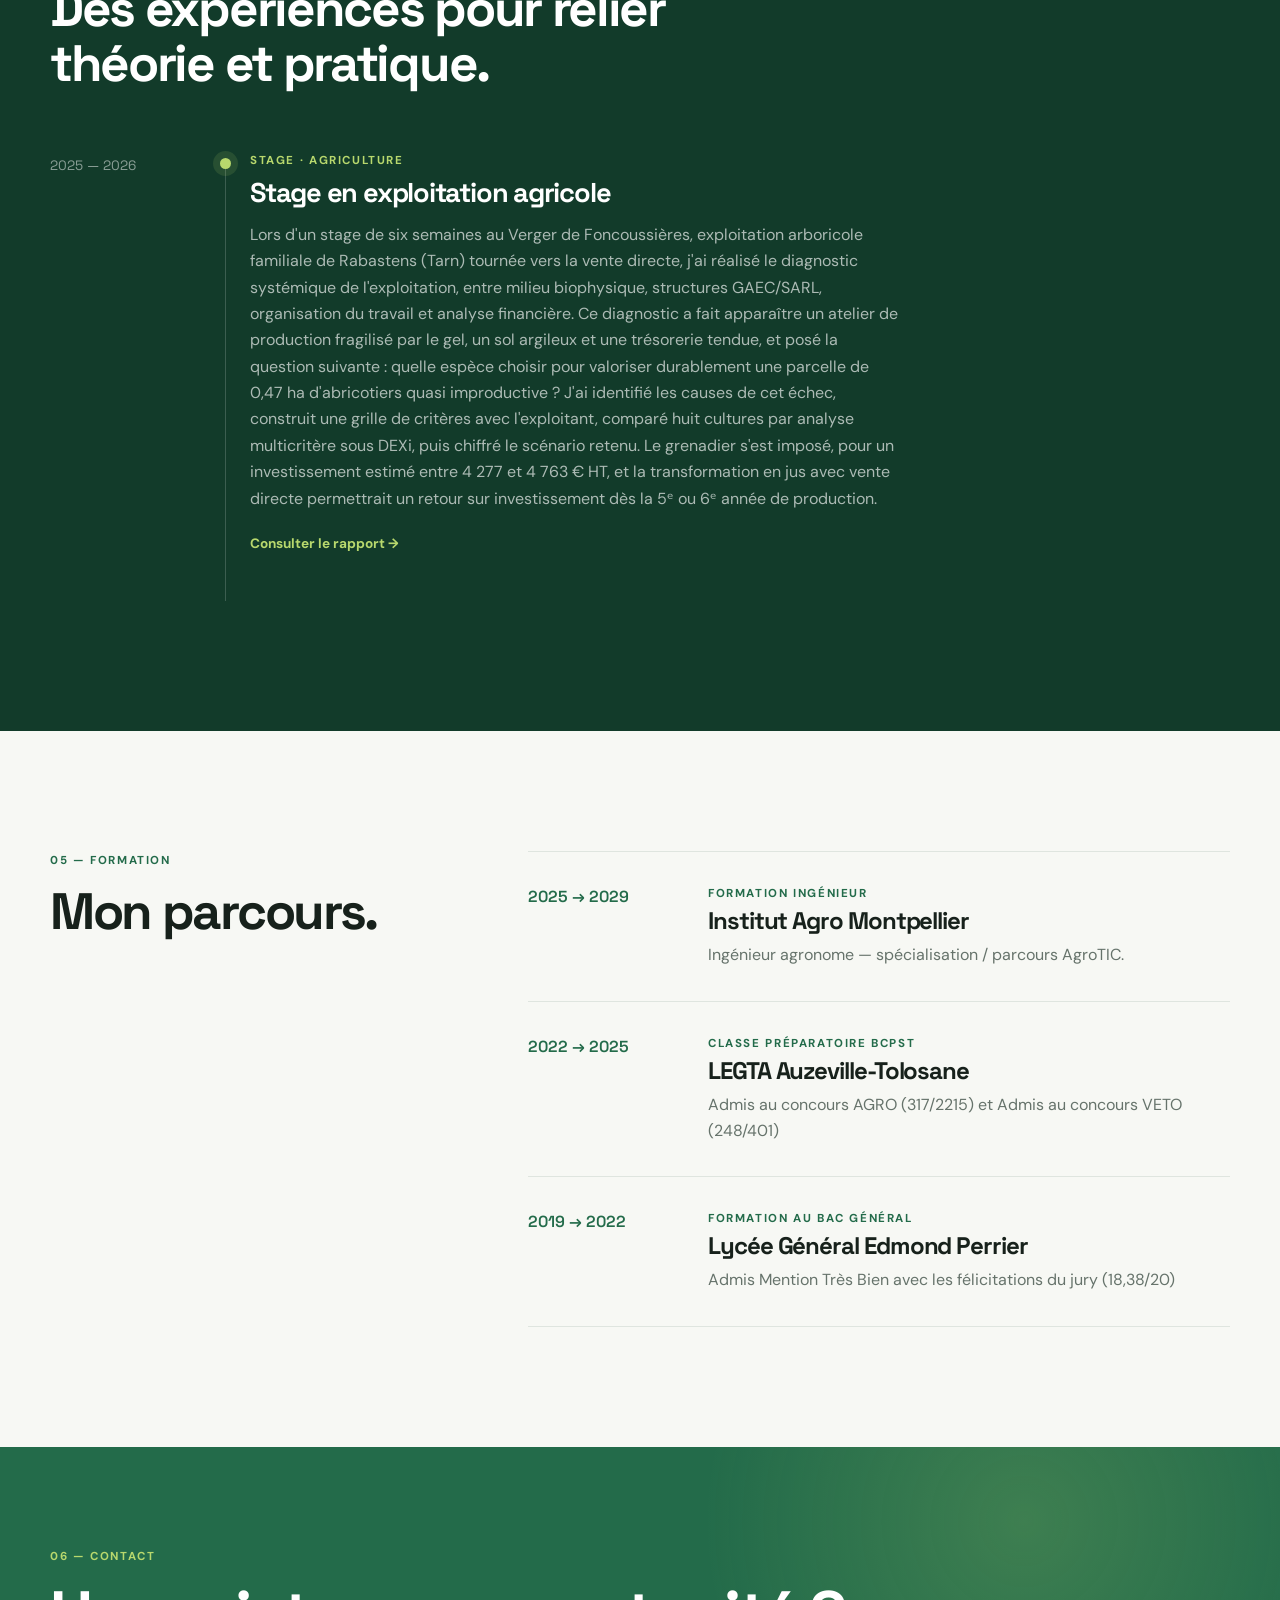
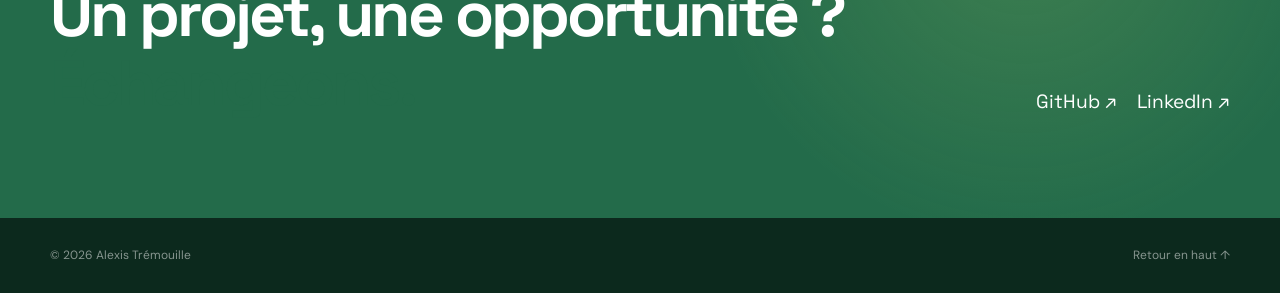
==== commit a0224ed4: "Update admission details for VETO exam" ====
--- a/index.html
+++ b/index.html
@@ -386,7 +386,7 @@
             <div>
               <p class="education-type">CLASSE PRÉPARATOIRE BCPST</p>
               <h3>LEGTA Auzeville-Tolosane</h3>
-              <p>Admis au concours AGRO (317/2215) et Admis au concours VETO () </p>
+              <p>Admis au concours AGRO (317/2215) et Admis au concours VETO (248/401) </p>
             </div>
           </article>
 
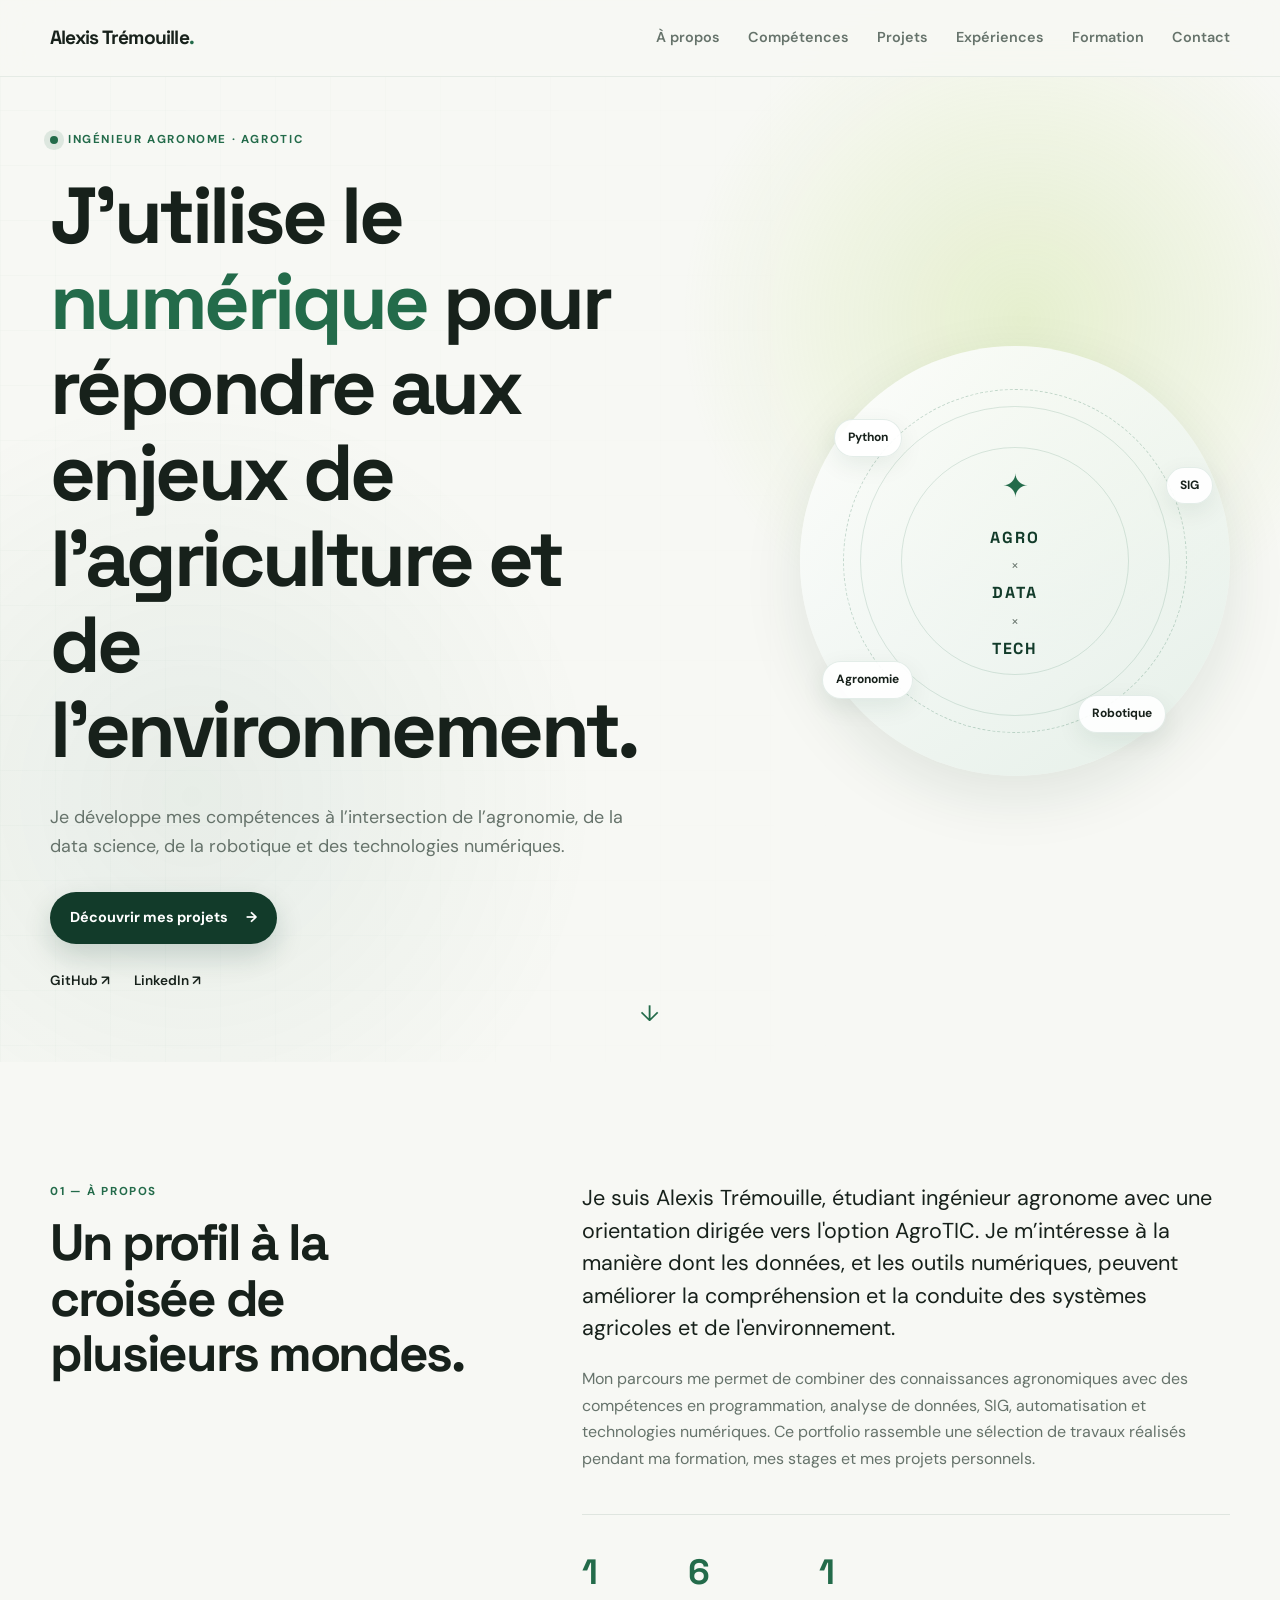
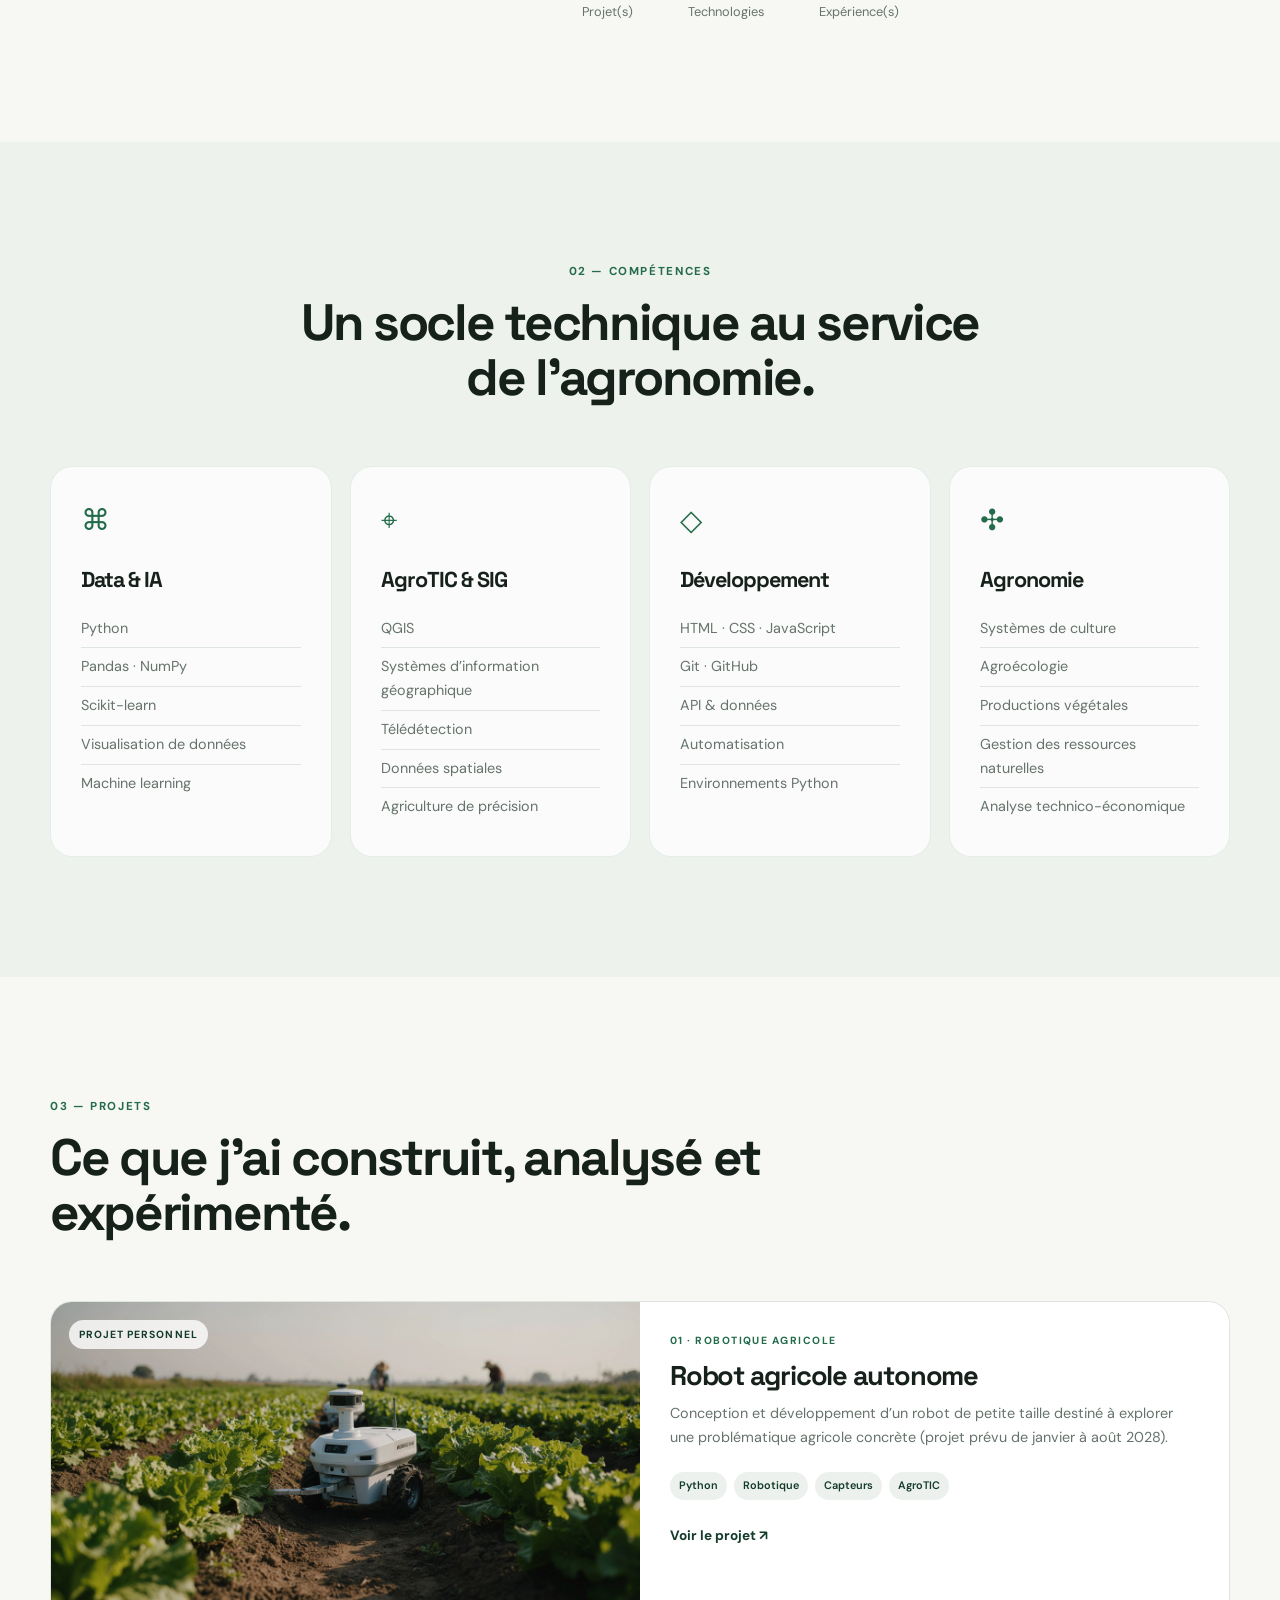
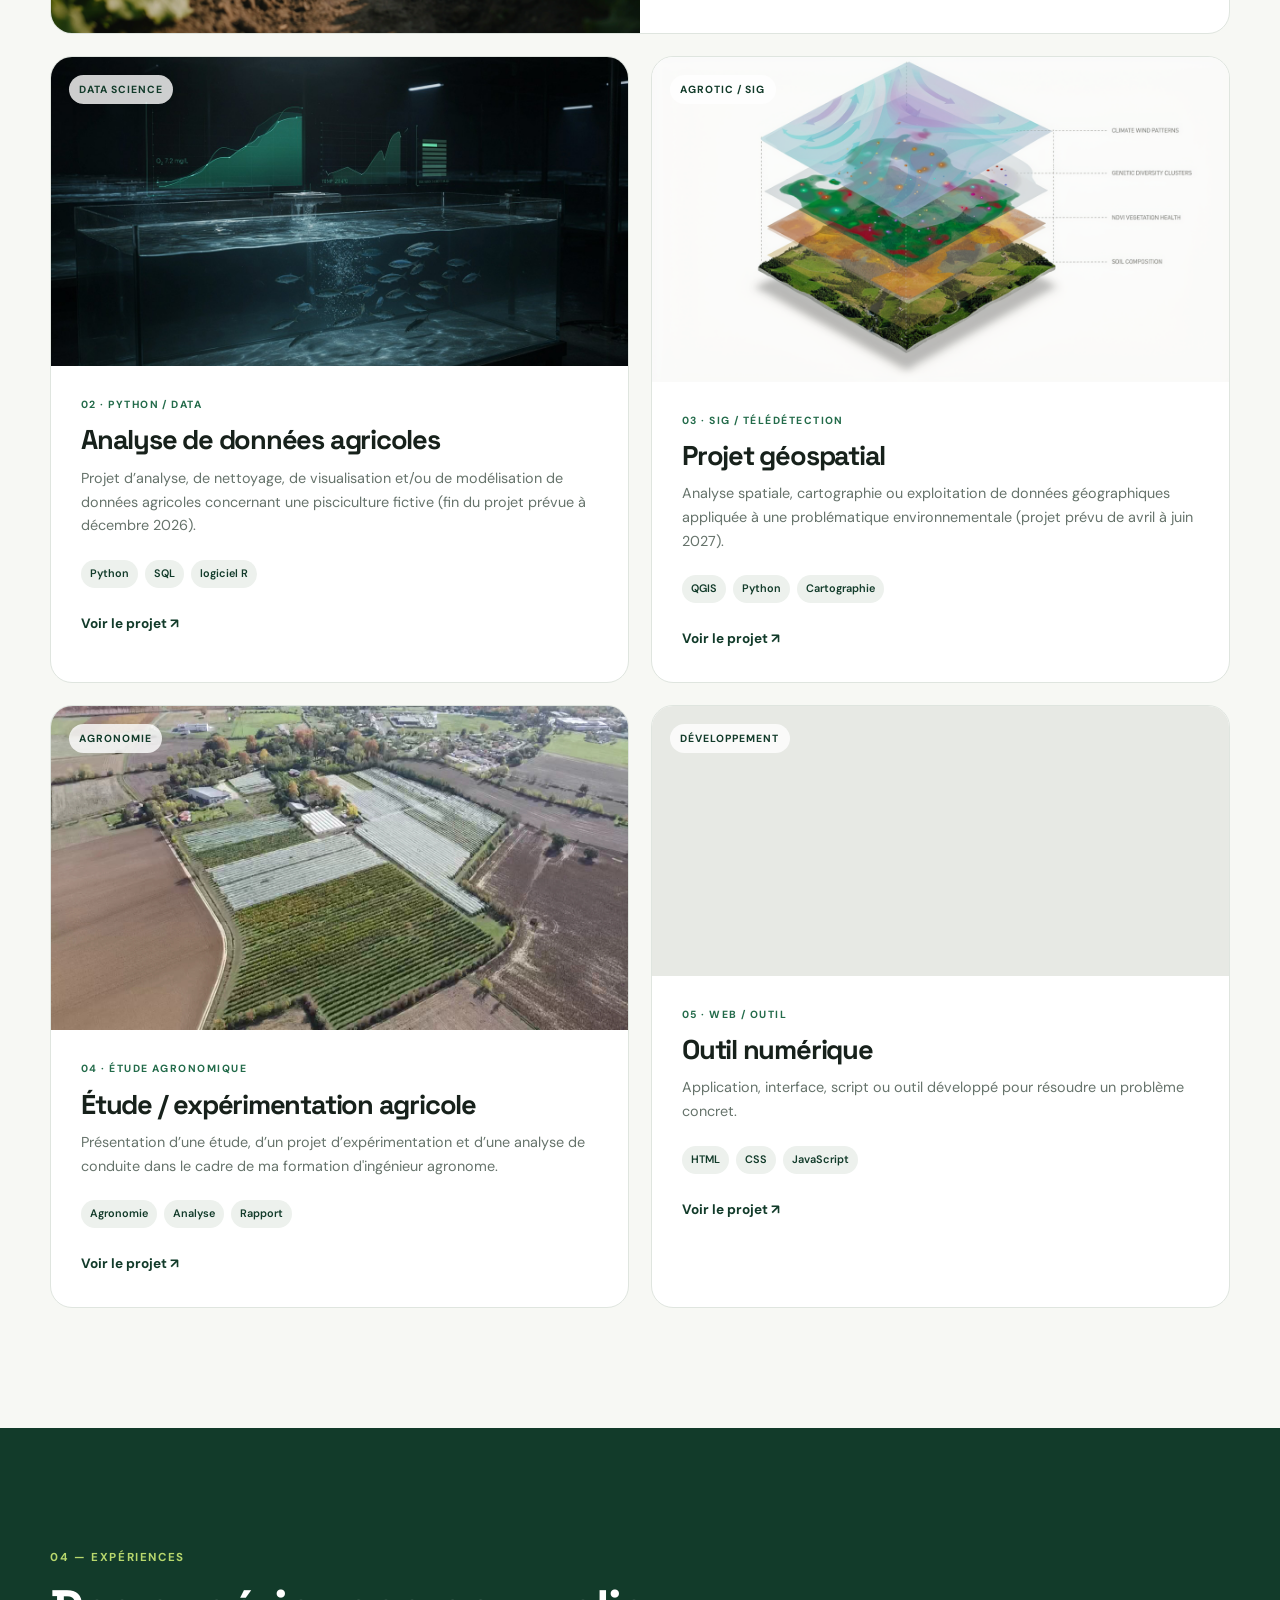
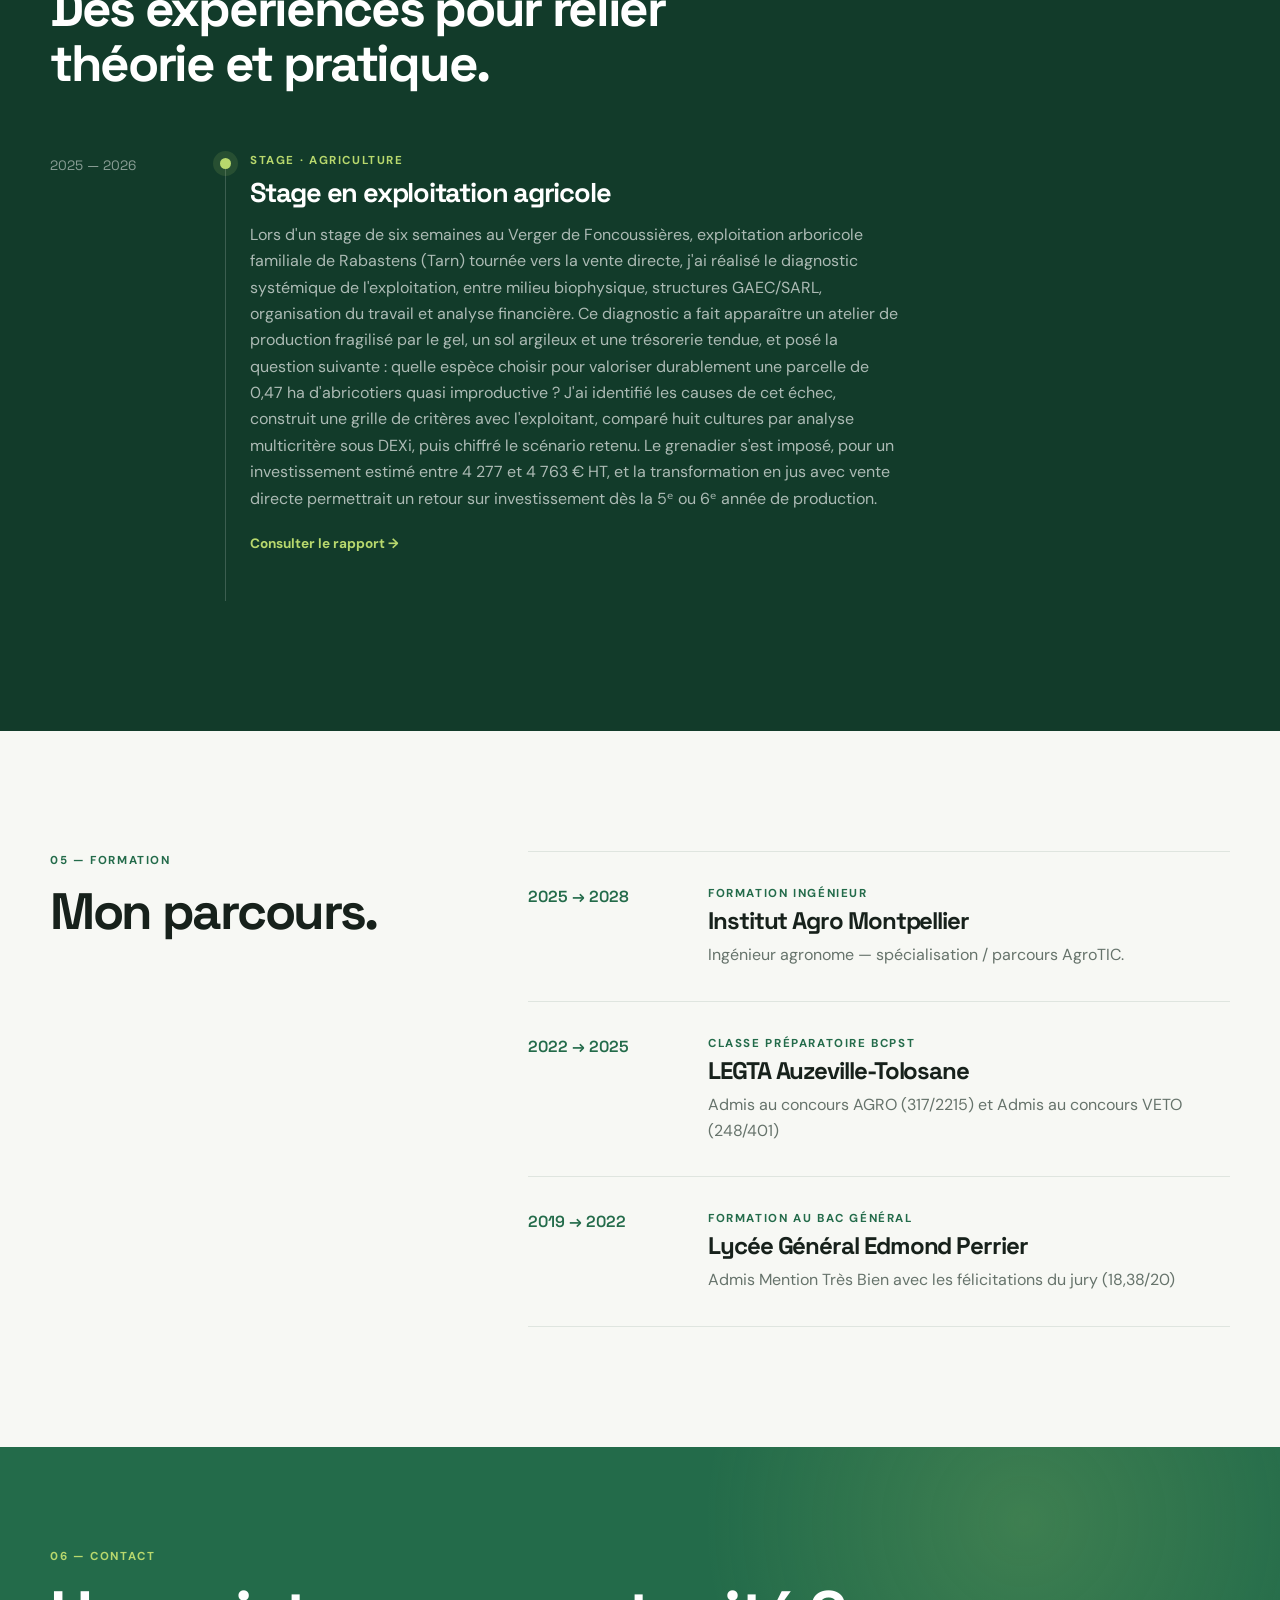
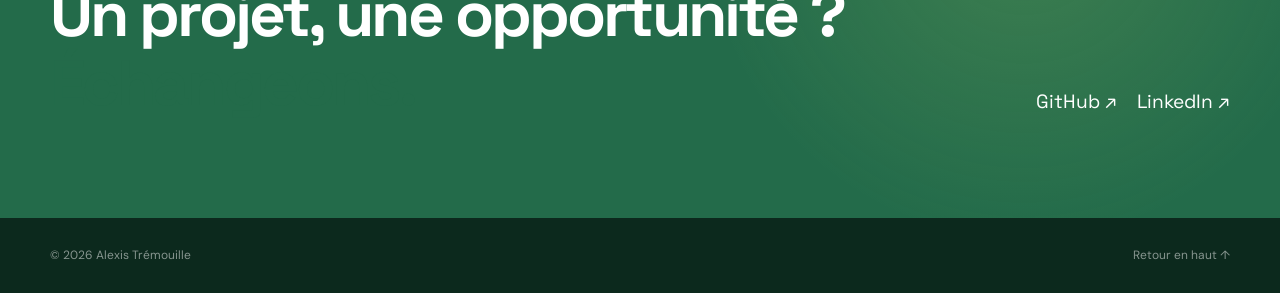
==== commit 6e4bcdc6: "Update education year from 2029 to 2028" ====
--- a/index.html
+++ b/index.html
@@ -371,7 +371,7 @@
 
         <div class="education-list">
           <article class="education-item">
-            <div class="education-year">2025 → 2029</div>
+            <div class="education-year">2025 → 2028</div>
             <div>
               <p class="education-type">FORMATION INGÉNIEUR</p>
               <h3>Institut Agro Montpellier</h3>
